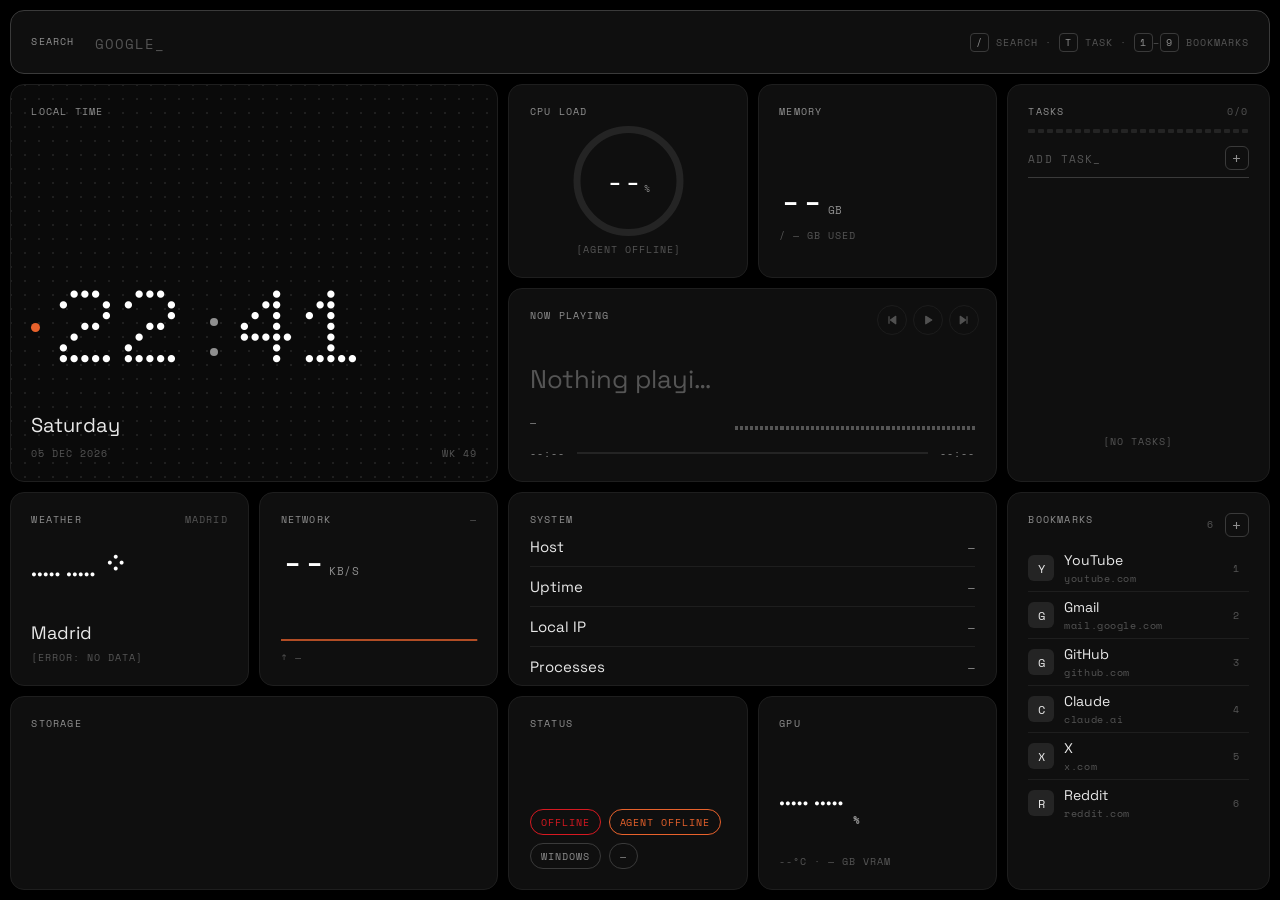
==== web/index.html @ e4f70cf5 "Home / System 01: Nothing-style new tab dashboard Full-screen dark dashboard with live Windows stats" ====
<!doctype html>
<html lang="es">
<head>
<meta charset="utf-8">
<meta name="viewport" content="width=device-width, initial-scale=1">
<meta name="color-scheme" content="dark">
<title>Home</title>
<link rel="preconnect" href="https://fonts.googleapis.com">
<link rel="preconnect" href="https://fonts.gstatic.com" crossorigin>
<link href="https://fonts.googleapis.com/css2?family=Doto:wght,ROND@400..800,0..100&family=Space+Grotesk:wght@400;500&family=Space+Mono:wght@400;700&display=swap" rel="stylesheet">
<link rel="stylesheet" href="style.css">
</head>
<body>
<main class="grid">

  <form class="card a-search" id="search" action="https://www.google.com/search" method="get" role="search">
    <span class="label">Search</span>
    <input id="q" name="q" type="search" autocomplete="off" spellcheck="false" placeholder="Google_" aria-label="Buscar en Google" autofocus>
    <span class="meta hint"><kbd>/</kbd> search · <kbd>T</kbd> task · <kbd>1</kbd>–<kbd>9</kbd> bookmarks</span>
  </form>

  <section class="card a-time">
    <div class="label">Local time</div>
    <div class="clock">
      <span class="rec" id="rec"></span>
      <span><span id="hh">--</span><span class="colon" aria-hidden="true"><i></i><i></i></span><span id="mm">--</span></span>
    </div>
    <div class="day" id="day">—</div>
    <div class="date-row"><span class="meta" id="date">—</span><span class="meta" id="week">—</span></div>
  </section>

  <section class="card a-cpu">
    <div class="label">CPU load</div>
    <div class="ring">
      <svg viewBox="0 0 100 100" aria-hidden="true">
        <circle class="trk" cx="50" cy="50" r="44" fill="none" stroke-width="6"/>
        <circle class="val" id="cpu-arc" cx="50" cy="50" r="44" fill="none" stroke-width="6" stroke-dasharray="276.46" stroke-dashoffset="276.46"/>
      </svg>
      <div class="num"><div><span id="cpu">--</span><small>%</small></div></div>
    </div>
    <div class="meta center" id="cpu-name">—</div>
  </section>

  <section class="card a-mem">
    <div class="label">Memory</div>
    <div class="stat">
      <span class="big" id="mem">--</span><span class="unit">GB</span>
      <span class="meta" id="mem-total">/ — GB used</span>
    </div>
    <div class="segs" id="mem-segs" data-n="24"></div>
  </section>

  <section class="card a-np">
    <div class="np-head">
      <div class="label" id="np-label">Now playing</div>
      <div class="ctrls">
        <button class="ctl" data-media="prev" aria-label="Anterior"><svg viewBox="0 0 16 16" aria-hidden="true"><path d="M4 3v10M13 3 6 8l7 5z"/></svg></button>
        <button class="ctl" data-media="toggle" aria-label="Reproducir o pausar" id="ctl-toggle"><svg viewBox="0 0 16 16" aria-hidden="true" id="ico-play"><path d="M5 3l8 5-8 5z"/></svg><svg viewBox="0 0 16 16" aria-hidden="true" id="ico-pause" hidden><path d="M5 3v10M11 3v10"/></svg></button>
        <button class="ctl" data-media="next" aria-label="Siguiente"><svg viewBox="0 0 16 16" aria-hidden="true"><path d="M12 3v10M3 3l7 5-7 5z"/></svg></button>
      </div>
    </div>
    <div class="np-body">
      <div class="np-text">
        <div class="track-title" id="np-title">Nothing playing</div>
        <div class="meta" id="np-artist">—</div>
      </div>
      <div class="wave" id="wave" aria-hidden="true"></div>
    </div>
    <div class="progress">
      <span class="meta" id="np-pos">--:--</span>
      <div class="bar"><b id="np-bar"></b></div>
      <span class="meta" id="np-dur">--:--</span>
    </div>
  </section>

  <section class="card a-wx">
    <div class="label-row"><span class="label">Weather</span><span class="label dim">Madrid</span></div>
    <div class="dotnum" id="wx-temp">--°</div>
    <div class="city">Madrid</div>
    <div class="meta" id="wx-desc">[Loading...]</div>
  </section>

  <section class="card a-net">
    <div class="label-row"><span class="label">Network</span><span class="label dim" id="net-iface">—</span></div>
    <div class="netval"><span class="big" id="net">--</span><span class="unit" id="net-unit">KB/S</span></div>
    <svg class="spark" viewBox="0 0 100 40" preserveAspectRatio="none" aria-hidden="true"><polyline id="spark" vector-effect="non-scaling-stroke" points=""/></svg>
    <div class="meta" id="net-up">↑ —</div>
  </section>

  <section class="card a-sys">
    <div class="label">System</div>
    <div class="rows">
      <div class="row"><span class="name">Host</span><span class="val" id="sys-host">—</span></div>
      <div class="row"><span class="name">Uptime</span><span class="val" id="sys-up">—</span></div>
      <div class="row"><span class="name">Local IP</span><span class="val" id="sys-ip">—</span></div>
      <div class="row"><span class="name">Processes</span><span class="val" id="sys-procs">—</span></div>
    </div>
  </section>

  <section class="card a-sto">
    <div class="label" id="sto-label">Storage</div>
    <div class="sto-rows" id="sto-rows"></div>
  </section>

  <section class="card a-st">
    <div class="label">Status</div>
    <div class="tags">
      <span class="tag" id="tag-net">Online</span>
      <span class="tag" id="tag-agent">Agent</span>
      <span class="tag" id="tag-os">Windows</span>
      <span class="tag" id="tag-link">—</span>
    </div>
  </section>

  <section class="card a-gpu">
    <div class="label" id="gpu-label">GPU</div>
    <div class="dotnum"><span id="gpu">--</span><span class="unit">%</span></div>
    <div class="segs" id="gpu-segs" data-n="24"></div>
    <div class="meta gpu-meta"><span id="gpu-eng"></span><span id="gpu-temp">--°C</span> · <span id="gpu-vram">— GB VRAM</span></div>
  </section>

  <section class="card a-todo">
    <div class="label-row">
      <span class="label">Tasks</span>
      <span class="head-actions">
        <button class="txt-btn" id="todo-clear" hidden>Clear done</button>
        <span class="label dim" id="todo-count">0/0</span>
      </span>
    </div>
    <div class="segs" id="todo-segs" data-n="24"></div>
    <form class="add-row" id="todo-form" autocomplete="off">
      <input id="todo-input" maxlength="500" placeholder="Add task_" aria-label="Nueva tarea">
      <button class="icon-btn" aria-label="Añadir tarea"><svg viewBox="0 0 16 16" aria-hidden="true"><path d="M8 3v10M3 8h10"/></svg></button>
    </form>
    <ul class="list" id="todo-list"></ul>
    <div class="empty meta" id="todo-empty">[No tasks]</div>
  </section>

  <section class="card a-marks">
    <div class="label-row">
      <span class="label">Bookmarks</span>
      <span class="head-actions">
        <span class="label dim" id="bm-count">0</span>
        <button class="icon-btn" id="bm-add" aria-label="Añadir marcador" aria-expanded="false"><svg viewBox="0 0 16 16" aria-hidden="true"><path d="M8 3v10M3 8h10"/></svg></button>
      </span>
    </div>
    <form class="bm-form" id="bm-form" autocomplete="off" hidden>
      <input id="bm-url" placeholder="URL_" aria-label="URL del marcador" required>
      <input id="bm-name" maxlength="80" placeholder="Name (optional)" aria-label="Nombre del marcador">
      <div class="bm-form-row">
        <span class="meta" id="bm-msg"></span>
        <button type="button" class="txt-btn" id="bm-cancel">Cancel</button>
        <button class="txt-btn strong">Save</button>
      </div>
    </form>
    <ul class="list" id="bm-list"></ul>
    <div class="empty meta" id="bm-empty">[No bookmarks]</div>
  </section>

</main>
<script src="app.js"></script>
</body>
</html>
---- web/style.css ----
/* ---------- Tokens (dark only) ---------- */
:root {
  --bg: #000000;
  --surface: #0F0F0F;
  --surface-hero: #0A0A0A;
  --border: #1E1E1E;
  --border-hi: #3A3A3A;
  --display: #FFFFFF;
  --primary: #E8E8E8;
  --secondary: #8F8F8F;
  --disabled: #555555;
  --track: #242424;
  --dot: #1F1F1F;
  --orange: #E8622C;
  --red: #D71921;
  --green: #4FA862;
  --amber: #D9AE48;

  --font-dot: "Doto", "Space Mono", monospace;
  --font-sans: "Space Grotesk", system-ui, sans-serif;
  --font-mono: "Space Mono", ui-monospace, monospace;
  --gap: 10px;
  --radius: 14px;
  --ease: cubic-bezier(.2, .7, .2, 1);
  color-scheme: dark;
}

* { box-sizing: border-box; margin: 0; padding: 0; }
html, body { background: var(--bg); }
body {
  color: var(--primary); font-family: var(--font-sans);
  min-height: 100vh; min-height: 100dvh;
  -webkit-font-smoothing: antialiased;
}
button, input { font: inherit; color: inherit; background: none; border: 0; }
button { cursor: pointer; }
:focus-visible { outline: 2px solid var(--orange); outline-offset: 2px; }

/* ---------- Full-screen grid ---------- */
.grid {
  display: grid; gap: var(--gap); padding: var(--gap);
  height: 100vh; height: 100dvh; min-height: 640px;
  grid-template-columns: repeat(4, minmax(0, 1fr)) minmax(260px, 1.1fr);
  grid-template-rows: auto repeat(4, minmax(0, 1fr));
  grid-template-areas:
    "search search search search search"
    "time   time   cpu    mem    todo"
    "time   time   np     np     todo"
    "wx     net    sys    sys    marks"
    "sto    sto    st     gpu    marks";
}
.a-search { grid-area: search; } .a-time { grid-area: time; } .a-cpu { grid-area: cpu; }
.a-mem { grid-area: mem; } .a-np { grid-area: np; } .a-wx { grid-area: wx; } .a-net { grid-area: net; }
.a-sys { grid-area: sys; } .a-sto { grid-area: sto; } .a-st { grid-area: st; } .a-gpu { grid-area: gpu; }
.a-todo { grid-area: todo; } .a-marks { grid-area: marks; }

.card {
  background: var(--surface); border: 1px solid var(--border); border-radius: var(--radius);
  padding: clamp(14px, 1.6vw, 22px); display: flex; flex-direction: column; min-width: 0; min-height: 0;
  overflow: hidden;
}
.label {
  font-family: var(--font-mono); font-size: 10px; letter-spacing: .12em; text-transform: uppercase;
  color: var(--secondary); line-height: 1.4;
}
.label.dim { color: var(--disabled); }
.label-row { display: flex; justify-content: space-between; gap: 12px; }
.meta { font-family: var(--font-mono); font-size: 10px; letter-spacing: .1em; text-transform: uppercase; color: var(--disabled); }
.meta.center { text-align: center; }
.unit { font-family: var(--font-mono); font-size: 11px; letter-spacing: .06em; color: var(--secondary); margin-left: 4px; }
.big { font-family: var(--font-mono); font-size: clamp(30px, 3vw, 46px); line-height: 1; color: var(--display); letter-spacing: -.02em; font-variant-numeric: tabular-nums; }

/* ---------- Search ---------- */
.a-search {
  flex-direction: row; align-items: center; gap: 20px;
  padding-top: 0; padding-bottom: 0; height: 64px;
  transition: border-color .15s var(--ease);
}
.a-search:focus-within { border-color: var(--border-hi); }
.a-search input {
  flex: 1; min-width: 0; height: 100%; outline: none;
  font-size: 20px; color: var(--display); caret-color: var(--orange);
}
.a-search input::placeholder { color: var(--disabled); font-family: var(--font-mono); font-size: 14px; letter-spacing: .08em; text-transform: uppercase; }
.a-search input::-webkit-search-cancel-button { display: none; }
.a-search .label { flex: none; }
kbd { font-family: var(--font-mono); border: 1px solid var(--border-hi); border-radius: 4px; padding: 1px 5px; color: var(--secondary); }

/* ---------- Time (hero) ---------- */
.a-time {
  background-color: var(--surface-hero);
  background-image: radial-gradient(circle, var(--dot) 1.1px, transparent 1.4px);
  background-size: 14px 14px; background-position: 7px 7px;
}
.clock {
  display: flex; align-items: center; gap: clamp(12px, 1.4vw, 22px); margin: auto 0 0;
  font-family: var(--font-dot); font-weight: 600; font-variation-settings: "ROND" 100;
  color: var(--display); font-size: clamp(56px, min(8.4vw, 19vh), 210px); line-height: .9;
  font-variant-numeric: tabular-nums;
}
.clock .rec { width: 9px; height: 9px; border-radius: 50%; background: var(--orange); flex: none; }
.clock .rec.off { opacity: .15; }
.clock .colon { display: inline-flex; flex-direction: column; gap: .2em; margin: 0 .2em; vertical-align: middle; }
.clock .colon i { width: .075em; height: .075em; border-radius: 50%; background: var(--secondary); }
.day { font-size: 20px; margin-top: clamp(20px, 4vh, 48px); }
.date-row { display: flex; justify-content: space-between; align-items: baseline; margin-top: 8px; gap: 12px; }

/* ---------- CPU ring ---------- */
.ring { position: relative; width: clamp(84px, 13vh, 150px); aspect-ratio: 1; margin: auto; }
.ring svg { width: 100%; height: 100%; transform: rotate(-90deg); }
.ring .trk { stroke: var(--track); }
.ring .val { stroke: var(--orange); transition: stroke-dashoffset .5s var(--ease); }
.ring .num { position: absolute; inset: 0; display: grid; place-items: center; }
.ring .num span { font-family: var(--font-mono); font-size: clamp(22px, 3.2vh, 34px); color: var(--display); font-variant-numeric: tabular-nums; }
.ring .num small { font-family: var(--font-mono); font-size: 10px; color: var(--secondary); margin-left: 2px; }

/* ---------- Memory ---------- */
.stat { margin-top: auto; }
.stat .meta { margin-top: 8px; display: block; }

/* ---------- Segmented bars ---------- */
.segs { display: flex; gap: 3px; margin-top: 14px; }
.segs i { flex: 1; height: 8px; border-radius: 1px; background: var(--track); }
.segs i.on { background: var(--primary); }
.segs.amber i.on { background: var(--amber); }
.segs.red i.on { background: var(--red); }

/* ---------- Now playing ---------- */
.np-head { display: flex; justify-content: space-between; align-items: flex-start; gap: 12px; }
.ctrls { display: flex; gap: 6px; margin: -4px -4px 0 0; }
.ctl {
  width: 30px; height: 30px; border-radius: 999px; border: 1px solid var(--border-hi);
  display: grid; place-items: center; color: var(--primary);
  transition: background-color .12s var(--ease), color .12s var(--ease);
}
.ctl:hover:not(:disabled) { background: var(--primary); color: var(--bg); }
.ctl:disabled { opacity: .3; cursor: default; }
.ctl svg[hidden] { display: none; }
.ctl svg { width: 12px; height: 12px; fill: none; stroke: currentColor; stroke-width: 1.6; stroke-linejoin: round; }
.ctl svg path[d^="M5 3l"], .ctl svg path[d*="z"] { fill: currentColor; }
.np-body { display: flex; align-items: flex-end; justify-content: space-between; gap: 24px; margin-top: auto; }
.np-text { min-width: 0; }
.track-title { font-size: clamp(20px, 2vw, 28px); color: var(--display); line-height: 1.15; white-space: nowrap; overflow: hidden; text-overflow: ellipsis; }
.track-title.empty { color: var(--disabled); }
#np-artist { margin-top: 8px; color: var(--secondary); white-space: nowrap; overflow: hidden; text-overflow: ellipsis; }
.wave { display: flex; align-items: flex-end; gap: 2px; height: clamp(36px, 6vh, 64px); flex: 0 1 260px; min-width: 100px; }
.wave i { flex: 1; background: var(--primary); min-height: 2px; transition: height .12s steps(2); }
.wave.idle i { background: var(--disabled); }
.progress { display: flex; align-items: center; gap: 12px; margin-top: 16px; }
.progress .bar { flex: 1; height: 2px; background: var(--track); position: relative; }
.progress .bar b { position: absolute; left: 0; top: 0; bottom: 0; width: 0; background: var(--orange); }
.progress .meta { font-variant-numeric: tabular-nums; color: var(--secondary); }

/* ---------- Weather / GPU dot numbers ---------- */
.dotnum {
  font-family: var(--font-dot); font-weight: 600; font-variation-settings: "ROND" 100;
  font-size: clamp(44px, min(4.6vw, 8vh), 80px); line-height: .9; color: var(--display); margin-top: auto;
  font-variant-numeric: tabular-nums;
}
.city { font-size: 18px; margin-top: auto; }
.a-wx .meta { margin-top: 6px; }

/* ---------- Network ---------- */
.netval { margin-top: auto; }
.spark { width: 100%; height: clamp(28px, 5vh, 52px); margin-top: auto; display: block; overflow: visible; }
.spark polyline { fill: none; stroke: var(--orange); stroke-width: 1.5; stroke-linejoin: round; }
#net-up { margin-top: 10px; }

/* ---------- System rows ---------- */
.rows { margin-top: auto; }
.row { display: flex; align-items: baseline; gap: 12px; padding: clamp(6px, 1.1vh, 11px) 0; border-bottom: 1px solid var(--border); }
.row:last-child { border-bottom: 0; padding-bottom: 0; }
.row .name { flex: 1; font-size: 15px; }
.row .val { font-family: var(--font-mono); font-size: 11px; letter-spacing: .08em; color: var(--secondary); text-transform: uppercase; font-variant-numeric: tabular-nums; }

/* ---------- Storage ---------- */
.sto-rows { margin-top: auto; display: grid; gap: clamp(10px, 1.6vh, 16px); }
.sto-row .head { display: flex; justify-content: space-between; }
.sto-row .segs { margin-top: 6px; }
.sto-row .v { font-family: var(--font-mono); font-size: 10px; color: var(--primary); letter-spacing: .08em; }
.sto-row .v.amber { color: var(--amber); }
.sto-row .v.red { color: var(--red); }

/* ---------- Status tags ---------- */
.tags { display: flex; flex-wrap: wrap; gap: 8px; margin-top: auto; }
.tag {
  font-family: var(--font-mono); font-size: 9.5px; letter-spacing: .1em; text-transform: uppercase;
  padding: 5px 10px; border-radius: 999px; border: 1px solid var(--border-hi); color: var(--secondary);
}
.tag.ok { color: var(--green); border-color: var(--green); }
.tag.warn { color: var(--orange); border-color: var(--orange); }
.tag.err { color: var(--red); border-color: var(--red); }

/* ---------- GPU ---------- */
.gpu-meta { margin-top: 10px; }
.gpu-meta .hot { color: var(--amber); }
.gpu-meta .crit { color: var(--red); }

/* ---------- Shared: lists, small buttons ---------- */
.head-actions { display: flex; align-items: center; gap: 10px; }
.icon-btn {
  width: 24px; height: 24px; border-radius: 6px; display: grid; place-items: center; flex: none;
  color: var(--secondary); border: 1px solid var(--border-hi);
  transition: background-color .12s var(--ease), color .12s var(--ease);
}
.icon-btn:hover, .icon-btn[aria-expanded="true"] { background: var(--primary); color: var(--bg); border-color: var(--primary); }
.icon-btn svg { width: 11px; height: 11px; fill: none; stroke: currentColor; stroke-width: 1.6; }
.txt-btn {
  font-family: var(--font-mono); font-size: 10px; letter-spacing: .1em; text-transform: uppercase;
  color: var(--disabled); padding: 2px 0;
}
.txt-btn:hover { color: var(--primary); }
.txt-btn.strong { color: var(--primary); }
.txt-btn[hidden] { display: none; }

.list {
  list-style: none; flex: 1; min-height: 0; overflow-y: auto; margin: 8px -6px 0; padding: 0 6px;
  scrollbar-width: thin; scrollbar-color: var(--track) transparent;
}
.list li { display: flex; align-items: center; gap: 10px; min-height: 34px; border-bottom: 1px solid var(--border); }
.list li:last-child { border-bottom: 0; }
.x {
  width: 22px; height: 22px; display: grid; place-items: center; flex: none; color: var(--disabled);
  opacity: 0; transition: opacity .1s, color .1s;
}
.x svg { width: 10px; height: 10px; fill: none; stroke: currentColor; stroke-width: 1.6; }
.x:hover { color: var(--red); }
.list li:hover .x, .list li:focus-within .x { opacity: 1; }
@media (hover: none) { .x { opacity: 1; } }
.empty { margin: auto 0; text-align: center; padding: 12px 0; }
.empty[hidden] { display: none; }

.add-row {
  display: flex; align-items: center; gap: 8px; margin-top: 12px;
  border-bottom: 1px solid var(--border-hi); padding-bottom: 6px;
}
.add-row input, .bm-form input {
  flex: 1; min-width: 0; outline: none; font-size: 14px; color: var(--display); caret-color: var(--orange); padding: 4px 0;
}
.add-row input::placeholder, .bm-form input::placeholder {
  color: var(--disabled); font-family: var(--font-mono); font-size: 11px; letter-spacing: .1em; text-transform: uppercase;
}

/* ---------- Tasks ---------- */
.a-todo .segs { margin-top: 10px; }
.a-todo .segs i { height: 4px; }
.a-todo .segs i.on { background: var(--orange); }
.chk {
  width: 16px; height: 16px; border-radius: 3px; border: 1px solid var(--border-hi); flex: none;
  display: grid; place-items: center; color: var(--bg);
}
.chk svg { width: 10px; height: 10px; fill: none; stroke: currentColor; stroke-width: 2; opacity: 0; }
.chk[aria-checked="true"] { background: var(--primary); border-color: var(--primary); }
.chk[aria-checked="true"] svg { opacity: 1; }
.task-text { flex: 1; min-width: 0; font-size: 14px; line-height: 1.35; padding: 7px 0; overflow-wrap: anywhere; cursor: text; }
li.done .task-text { color: var(--disabled); text-decoration: line-through; text-decoration-color: var(--disabled); }
.task-edit { flex: 1; min-width: 0; font-size: 14px; color: var(--display); outline: none; padding: 7px 0; caret-color: var(--orange); }

/* ---------- Bookmarks ---------- */
.bm { display: flex; align-items: center; gap: 10px; flex: 1; min-width: 0; padding: 6px 0; color: var(--primary); text-decoration: none; }
.bm:hover .bm-name { color: var(--display); }
.bm:hover .mono { background: var(--primary); color: var(--bg); }
.mono {
  width: 26px; height: 26px; border-radius: 6px; background: var(--track); flex: none;
  display: grid; place-items: center; font-family: var(--font-mono); font-size: 12px; color: var(--primary);
  text-transform: uppercase; transition: background-color .12s, color .12s;
}
.bm-text { min-width: 0; display: flex; flex-direction: column; gap: 2px; }
.bm-name { font-size: 14px; white-space: nowrap; overflow: hidden; text-overflow: ellipsis; }
.bm-host { font-family: var(--font-mono); font-size: 9.5px; letter-spacing: .06em; color: var(--disabled); white-space: nowrap; overflow: hidden; text-overflow: ellipsis; }
.key { font-family: var(--font-mono); font-size: 10px; color: var(--disabled); width: 14px; text-align: right; flex: none; }
.list li:hover .key, .list li:focus-within .key { display: none; }
.list li:not(:hover):not(:focus-within) .bm-x { width: 0; overflow: hidden; }
@media (hover: none) { .key { display: none; } .list li .bm-x { width: 22px !important; } }
.bm-form { display: grid; gap: 6px; margin-top: 12px; padding-bottom: 10px; border-bottom: 1px solid var(--border-hi); }
.bm-form[hidden] { display: none; }
.bm-form input { border-bottom: 1px solid var(--border); }
.bm-form-row { display: flex; align-items: center; gap: 14px; margin-top: 4px; }
.bm-form-row .meta { flex: 1; color: var(--red); }

/* ---------- Responsive ---------- */
@media (max-width: 1040px), (max-height: 600px) {
  .grid {
    height: auto; min-height: 100dvh;
    grid-template-columns: repeat(2, minmax(0, 1fr));
    grid-template-rows: auto;
    grid-auto-rows: minmax(170px, auto);
    grid-template-areas:
      "search search" "marks marks" "time time" "todo todo" "cpu mem" "np np" "wx net" "sys sys" "sto sto" "st gpu";
  }
  .a-search { height: 64px; }
  .a-time { min-height: 300px; }
}
@media (max-width: 560px) {
  .grid { grid-template-columns: minmax(0, 1fr); grid-template-areas: "search" "marks" "time" "todo" "cpu" "mem" "np" "wx" "net" "sys" "sto" "st" "gpu"; }
  .a-search .hint { display: none; }
  .np-body { flex-direction: column; align-items: stretch; }
  .wave { flex-basis: auto; width: 100%; }
}
@media (prefers-reduced-motion: reduce) {
  *, *::before, *::after { transition: none !important; }
}

/* Compact: short desktop screens (e.g. 1366×768) */
@media (min-width: 1041px) and (max-height: 860px) {
  .card { padding: 12px 16px; }
  .a-search { height: 52px; }
  .row { padding: 4px 0; }
  .row .name { font-size: 14px; }
  .dotnum { font-size: clamp(40px, 6vh, 56px); }
  .segs { margin-top: 10px; }
  .gpu-meta, #net-up { margin-top: 6px; }
  .day { font-size: 18px; }
  .progress { margin-top: 10px; }
}

@media (max-width: 1040px), (max-height: 600px) {
  .a-todo, .a-marks { min-height: 240px; max-height: 440px; }
}
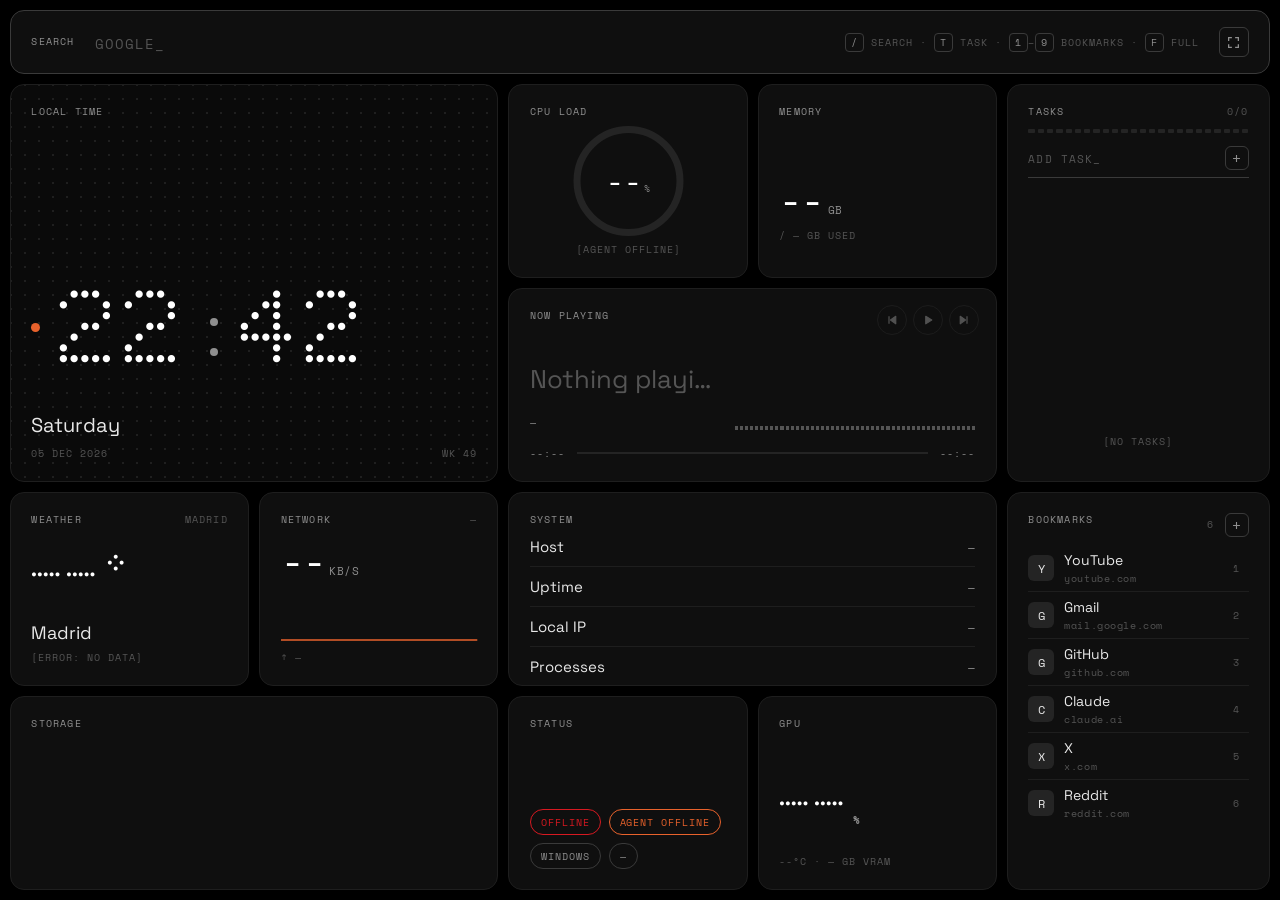
==== commit f2305dcc: "Add fullscreen button and hide link URL status bar - Fullscreen toggle (button + F key) via the Full" ====
--- a/web/index.html
+++ b/web/index.html
@@ -16,7 +16,11 @@
   <form class="card a-search" id="search" action="https://www.google.com/search" method="get" role="search">
     <span class="label">Search</span>
     <input id="q" name="q" type="search" autocomplete="off" spellcheck="false" placeholder="Google_" aria-label="Buscar en Google" autofocus>
-    <span class="meta hint"><kbd>/</kbd> search · <kbd>T</kbd> task · <kbd>1</kbd>–<kbd>9</kbd> bookmarks</span>
+    <span class="meta hint"><kbd>/</kbd> search · <kbd>T</kbd> task · <kbd>1</kbd>–<kbd>9</kbd> bookmarks · <kbd>F</kbd> full</span>
+    <button type="button" class="icon-btn fs-btn" id="fs" aria-label="Pantalla completa" aria-pressed="false">
+      <svg viewBox="0 0 16 16" aria-hidden="true" id="ico-fs-on"><path d="M2 6V2h4M10 2h4v4M14 10v4h-4M6 14H2v-4"/></svg>
+      <svg viewBox="0 0 16 16" aria-hidden="true" id="ico-fs-off" hidden><path d="M6 2v4H2M14 6h-4V2M10 14v-4h4M2 10h4v4"/></svg>
+    </button>
   </form>
 
   <section class="card a-time">
--- a/web/style.css
+++ b/web/style.css
@@ -257,7 +257,10 @@
 .task-edit { flex: 1; min-width: 0; font-size: 14px; color: var(--display); outline: none; padding: 7px 0; caret-color: var(--orange); }
 
 /* ---------- Bookmarks ---------- */
-.bm { display: flex; align-items: center; gap: 10px; flex: 1; min-width: 0; padding: 6px 0; color: var(--primary); text-decoration: none; }
+.bm { display: flex; align-items: center; gap: 10px; flex: 1; min-width: 0; padding: 6px 0; color: var(--primary); text-decoration: none; cursor: pointer; }
+.fs-btn { width: 30px; height: 30px; }
+.fs-btn svg { width: 13px; height: 13px; }
+.fs-btn svg[hidden] { display: none; }
 .bm:hover .bm-name { color: var(--display); }
 .bm:hover .mono { background: var(--primary); color: var(--bg); }
 .mono {
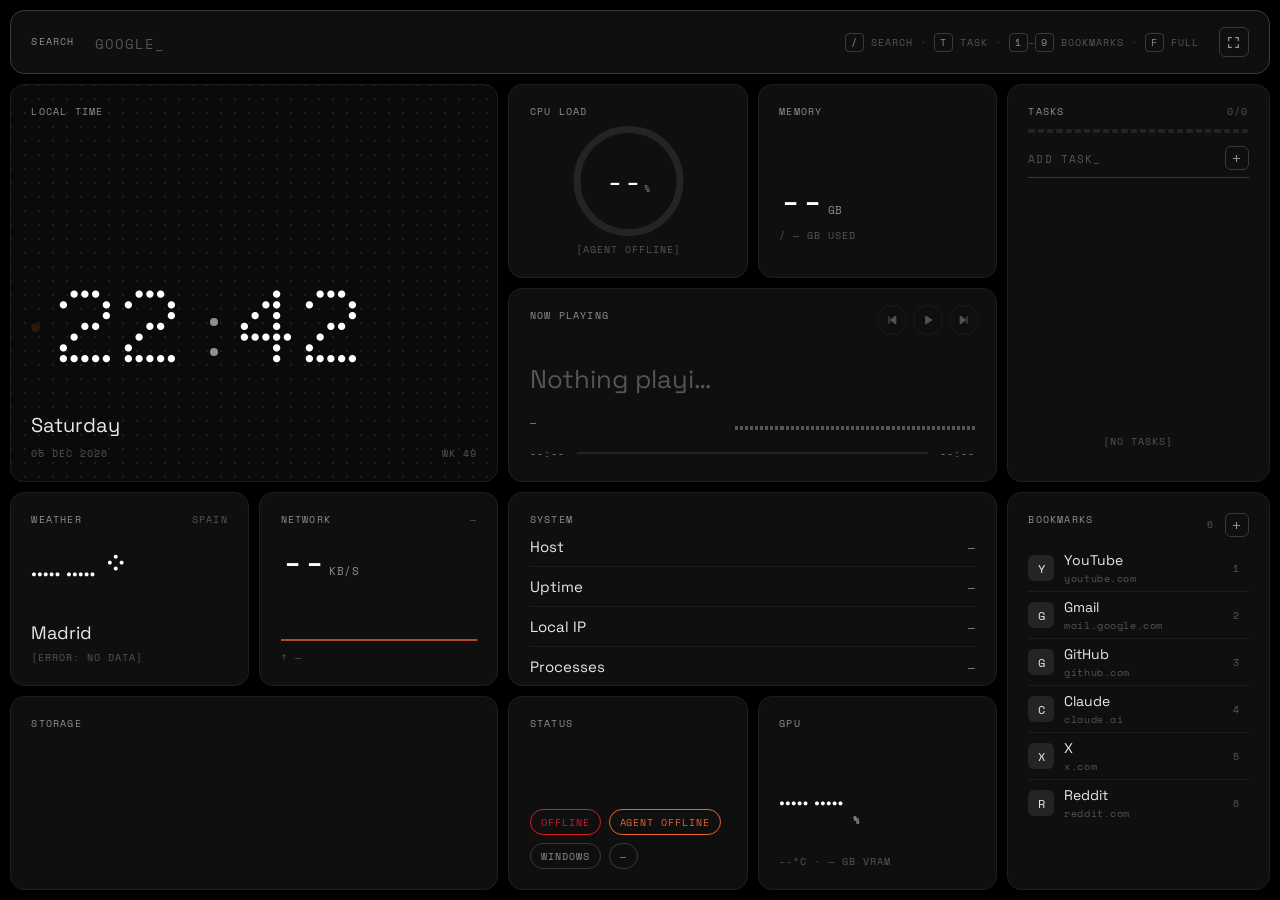
==== commit afa7e9cd: "Search autocomplete and local weather config - Search box suggestions: matching bookmarks, recent se" ====
--- a/web/index.html
+++ b/web/index.html
@@ -15,12 +15,17 @@
 
   <form class="card a-search" id="search" action="https://www.google.com/search" method="get" role="search">
     <span class="label">Search</span>
-    <input id="q" name="q" type="search" autocomplete="off" spellcheck="false" placeholder="Google_" aria-label="Buscar en Google" autofocus>
+    <div class="q-wrap">
+      <span class="ghost" aria-hidden="true"><span class="ghost-typed" id="ghost-typed"></span><span id="ghost-rest"></span></span>
+      <input id="q" name="q" type="search" autocomplete="off" spellcheck="false" placeholder="Google_" aria-label="Buscar en Google"
+        role="combobox" aria-autocomplete="both" aria-expanded="false" aria-controls="sugg" autofocus>
+    </div>
     <span class="meta hint"><kbd>/</kbd> search · <kbd>T</kbd> task · <kbd>1</kbd>–<kbd>9</kbd> bookmarks · <kbd>F</kbd> full</span>
     <button type="button" class="icon-btn fs-btn" id="fs" aria-label="Pantalla completa" aria-pressed="false">
       <svg viewBox="0 0 16 16" aria-hidden="true" id="ico-fs-on"><path d="M2 6V2h4M10 2h4v4M14 10v4h-4M6 14H2v-4"/></svg>
       <svg viewBox="0 0 16 16" aria-hidden="true" id="ico-fs-off" hidden><path d="M6 2v4H2M14 6h-4V2M10 14v-4h4M2 10h4v4"/></svg>
     </button>
+    <ul class="sugg" id="sugg" role="listbox" aria-label="Sugerencias" hidden></ul>
   </form>
 
   <section class="card a-time">
@@ -78,9 +83,9 @@
   </section>
 
   <section class="card a-wx">
-    <div class="label-row"><span class="label">Weather</span><span class="label dim">Madrid</span></div>
+    <div class="label-row"><span class="label">Weather</span><span class="label dim" id="wx-region">Spain</span></div>
     <div class="dotnum" id="wx-temp">--°</div>
-    <div class="city">Madrid</div>
+    <div class="city" id="wx-city">Madrid</div>
     <div class="meta" id="wx-desc">[Loading...]</div>
   </section>
 
--- a/web/style.css
+++ b/web/style.css
@@ -84,6 +84,36 @@
 .a-search input::placeholder { color: var(--disabled); font-family: var(--font-mono); font-size: 14px; letter-spacing: .08em; text-transform: uppercase; }
 .a-search input::-webkit-search-cancel-button { display: none; }
 .a-search .label { flex: none; }
+.a-search { position: relative; overflow: visible; z-index: 20; }
+
+/* Inline completion: ghost text sits under a transparent input */
+.q-wrap { flex: 1; min-width: 0; height: 100%; position: relative; display: flex; align-items: center; }
+.q-wrap input { width: 100%; position: relative; z-index: 1; background: transparent; }
+.ghost {
+  position: absolute; left: 0; top: 50%; transform: translateY(-50%); pointer-events: none;
+  font-size: 20px; white-space: pre; overflow: hidden; max-width: 100%; color: var(--disabled);
+}
+.ghost-typed { visibility: hidden; }
+
+/* Suggestions dropdown */
+.sugg {
+  position: absolute; top: calc(100% + 6px); left: -1px; right: -1px; list-style: none;
+  background: var(--surface); border: 1px solid var(--border-hi); border-radius: var(--radius); padding: 6px;
+}
+.sugg[hidden] { display: none; }
+.sugg li {
+  display: flex; align-items: center; gap: 14px; padding: 9px 12px; border-radius: 8px;
+  cursor: pointer; font-size: 16px; color: var(--display); min-width: 0;
+}
+.sugg li[aria-selected="true"] { background: #1A1A1A; }
+.sugg li[aria-selected="true"] .s-ico { color: var(--orange); }
+.s-ico { width: 22px; height: 22px; flex: none; display: grid; place-items: center; color: var(--disabled); }
+.s-ico svg { width: 14px; height: 14px; fill: none; stroke: currentColor; stroke-width: 1.5; }
+.s-ico.mono { width: 22px; height: 22px; font-size: 11px; }
+.s-text { flex: 1; min-width: 0; white-space: nowrap; overflow: hidden; text-overflow: ellipsis; }
+.s-text .typed { color: var(--secondary); }
+.s-sub { font-family: var(--font-mono); font-size: 10px; letter-spacing: .06em; color: var(--disabled); margin-left: 10px; }
+.s-kind { font-family: var(--font-mono); font-size: 9.5px; letter-spacing: .12em; text-transform: uppercase; color: var(--disabled); flex: none; }
 kbd { font-family: var(--font-mono); border: 1px solid var(--border-hi); border-radius: 4px; padding: 1px 5px; color: var(--secondary); }
 
 /* ---------- Time (hero) ---------- */
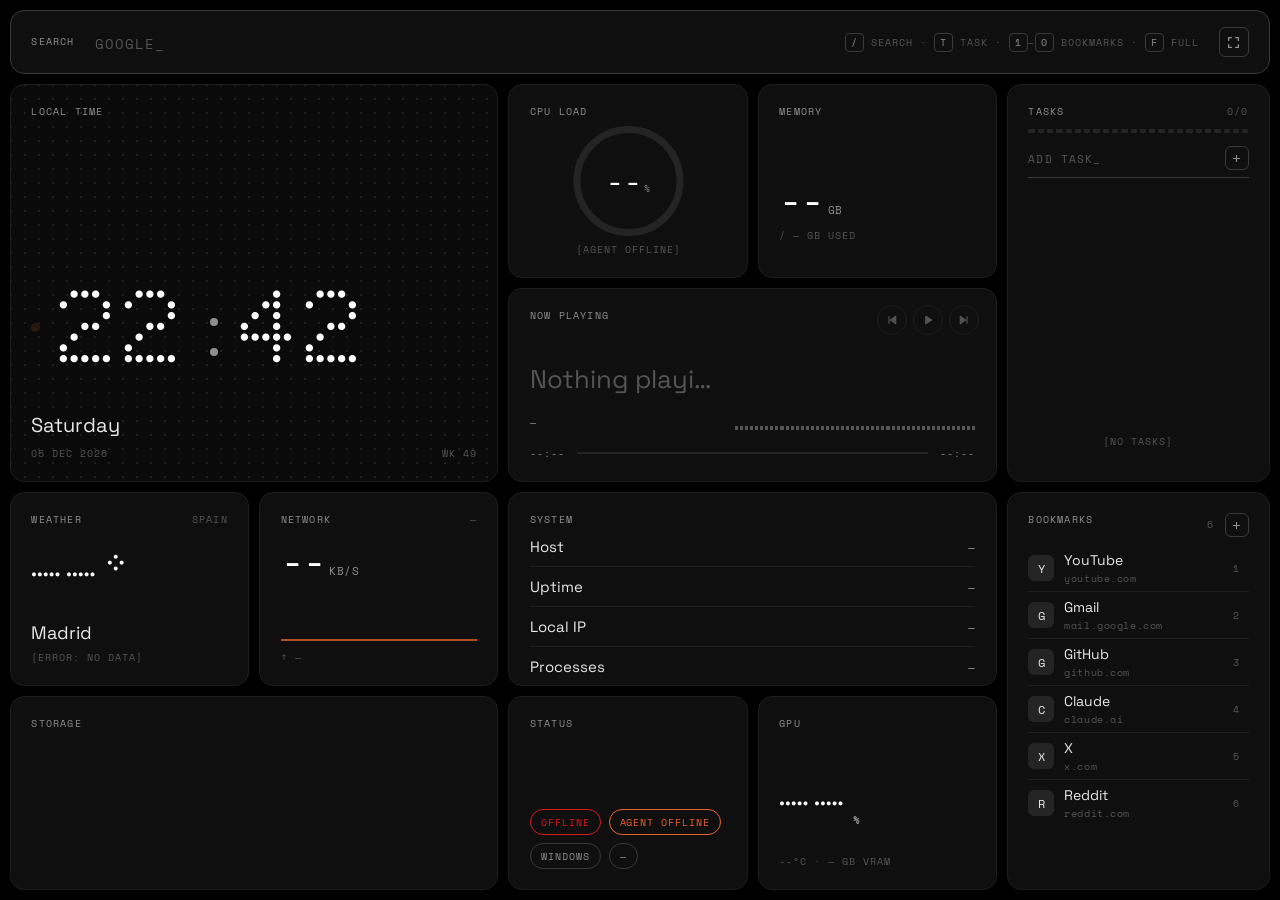
==== commit b01719c9: "Number every bookmark; 0 opens the 10th" ====
--- a/web/index.html
+++ b/web/index.html
@@ -20,7 +20,7 @@
       <input id="q" name="q" type="search" autocomplete="off" spellcheck="false" placeholder="Google_" aria-label="Buscar en Google"
         role="combobox" aria-autocomplete="both" aria-expanded="false" aria-controls="sugg" autofocus>
     </div>
-    <span class="meta hint"><kbd>/</kbd> search · <kbd>T</kbd> task · <kbd>1</kbd>–<kbd>9</kbd> bookmarks · <kbd>F</kbd> full</span>
+    <span class="meta hint"><kbd>/</kbd> search · <kbd>T</kbd> task · <kbd>1</kbd>–<kbd>0</kbd> bookmarks · <kbd>F</kbd> full</span>
     <button type="button" class="icon-btn fs-btn" id="fs" aria-label="Pantalla completa" aria-pressed="false">
       <svg viewBox="0 0 16 16" aria-hidden="true" id="ico-fs-on"><path d="M2 6V2h4M10 2h4v4M14 10v4h-4M6 14H2v-4"/></svg>
       <svg viewBox="0 0 16 16" aria-hidden="true" id="ico-fs-off" hidden><path d="M6 2v4H2M14 6h-4V2M10 14v-4h4M2 10h4v4"/></svg>
--- a/web/style.css
+++ b/web/style.css
@@ -301,10 +301,26 @@
 .bm-text { min-width: 0; display: flex; flex-direction: column; gap: 2px; }
 .bm-name { font-size: 14px; white-space: nowrap; overflow: hidden; text-overflow: ellipsis; }
 .bm-host { font-family: var(--font-mono); font-size: 9.5px; letter-spacing: .06em; color: var(--disabled); white-space: nowrap; overflow: hidden; text-overflow: ellipsis; }
-.key { font-family: var(--font-mono); font-size: 10px; color: var(--disabled); width: 14px; text-align: right; flex: none; }
+.key { font-family: var(--font-mono); font-size: 10px; color: var(--disabled); min-width: 14px; text-align: right; flex: none; font-variant-numeric: tabular-nums; }
 .list li:hover .key, .list li:focus-within .key { display: none; }
 .list li:not(:hover):not(:focus-within) .bm-x { width: 0; overflow: hidden; }
 @media (hover: none) { .key { display: none; } .list li .bm-x { width: 22px !important; } }
+/* Drag to reorder */
+#bm-list { user-select: none; -webkit-user-select: none; }
+.grip {
+  display: none; width: 8px; height: 12px; flex: none; cursor: grab;
+  background-image: radial-gradient(circle, var(--secondary) 1px, transparent 1.3px);
+  background-size: 4px 4px;
+}
+.list li:hover .grip, .list li:focus-within .grip { display: block; }
+@media (hover: none) { .grip { display: none !important; } }
+#bm-list.is-dragging, #bm-list.is-dragging * { cursor: grabbing !important; }
+#bm-list.is-dragging .x, #bm-list.is-dragging .grip { visibility: hidden; }
+#bm-list li.dragging { opacity: .3; }
+#bm-list .drop-marker { min-height: 0; height: 0; border: 0; position: relative; }
+#bm-list .drop-marker::before {
+  content: ""; position: absolute; left: 0; right: 0; top: -1px; height: 2px; border-radius: 1px; background: var(--orange);
+}
 .bm-form { display: grid; gap: 6px; margin-top: 12px; padding-bottom: 10px; border-bottom: 1px solid var(--border-hi); }
 .bm-form[hidden] { display: none; }
 .bm-form input { border-bottom: 1px solid var(--border); }
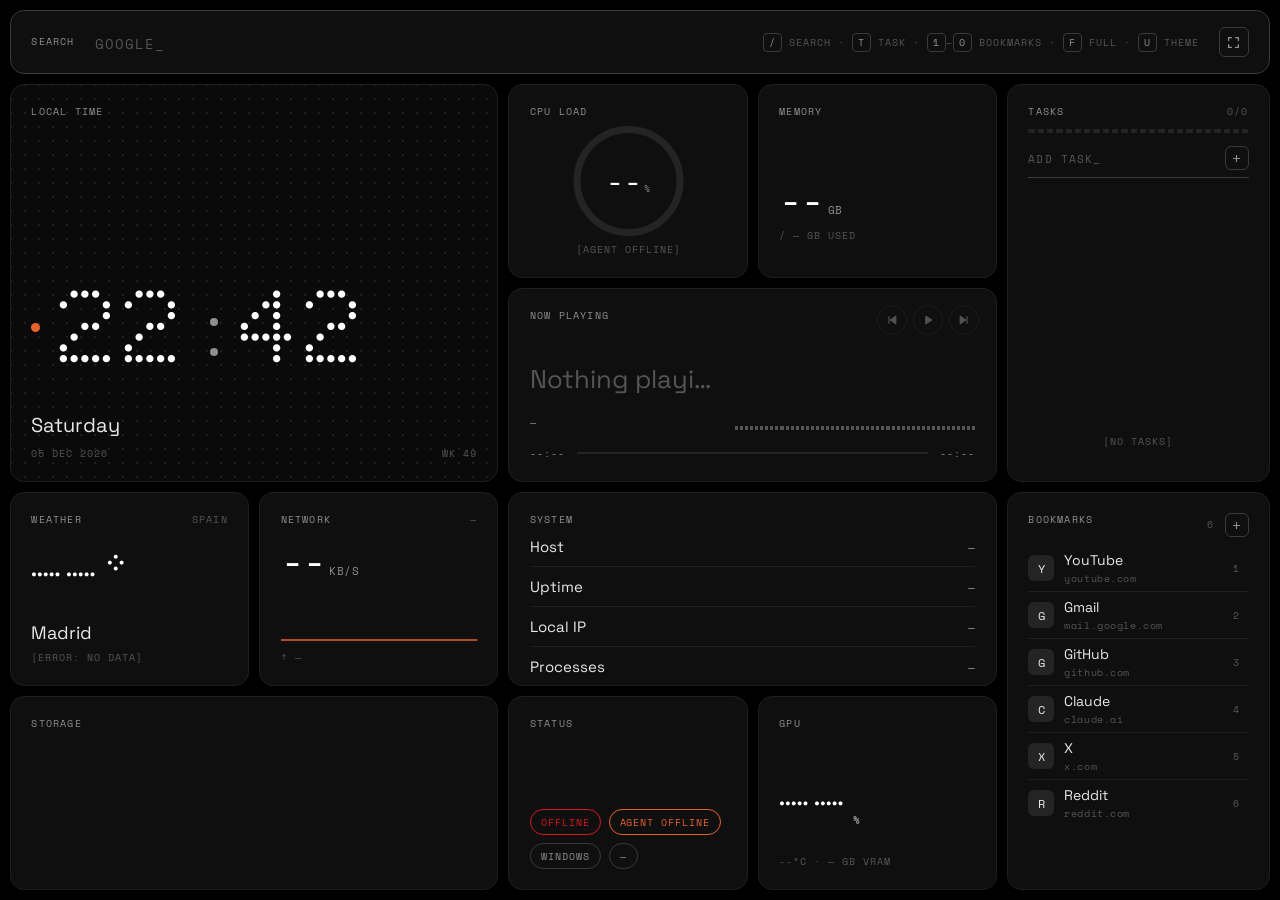
==== commit 50165c29: "Add "terminal" theme: cozy gruvbox glass terminal with ASCII ember background - web/terminal.html|cs" ====
--- a/web/index.html
+++ b/web/index.html
@@ -8,7 +8,8 @@
 <link rel="preconnect" href="https://fonts.googleapis.com">
 <link rel="preconnect" href="https://fonts.gstatic.com" crossorigin>
 <link href="https://fonts.googleapis.com/css2?family=Doto:wght,ROND@400..800,0..100&family=Space+Grotesk:wght@400;500&family=Space+Mono:wght@400;700&display=swap" rel="stylesheet">
-<link rel="stylesheet" href="style.css">
+<link rel="stylesheet" href="nothing.css">
+<script src="theme.js"></script>
 </head>
 <body>
 <main class="grid">
@@ -20,7 +21,7 @@
       <input id="q" name="q" type="search" autocomplete="off" spellcheck="false" placeholder="Google_" aria-label="Buscar en Google"
         role="combobox" aria-autocomplete="both" aria-expanded="false" aria-controls="sugg" autofocus>
     </div>
-    <span class="meta hint"><kbd>/</kbd> search · <kbd>T</kbd> task · <kbd>1</kbd>–<kbd>0</kbd> bookmarks · <kbd>F</kbd> full</span>
+    <span class="meta hint"><kbd>/</kbd> search · <kbd>T</kbd> task · <kbd>1</kbd>–<kbd>0</kbd> bookmarks · <kbd>F</kbd> full · <kbd>U</kbd> theme</span>
     <button type="button" class="icon-btn fs-btn" id="fs" aria-label="Pantalla completa" aria-pressed="false">
       <svg viewBox="0 0 16 16" aria-hidden="true" id="ico-fs-on"><path d="M2 6V2h4M10 2h4v4M14 10v4h-4M6 14H2v-4"/></svg>
       <svg viewBox="0 0 16 16" aria-hidden="true" id="ico-fs-off" hidden><path d="M6 2v4H2M14 6h-4V2M10 14v-4h4M2 10h4v4"/></svg>
--- a/web/nothing.css
+++ b/web/nothing.css
@@ -0,0 +1,390 @@
+/* ---------- Tokens (dark only) ---------- */
+:root {
+  --bg: #000000;
+  --surface: #0F0F0F;
+  --surface-hero: #0A0A0A;
+  --border: #1E1E1E;
+  --border-hi: #3A3A3A;
+  --display: #FFFFFF;
+  --primary: #E8E8E8;
+  --secondary: #8F8F8F;
+  --disabled: #555555;
+  --track: #242424;
+  --dot: #1F1F1F;
+  --orange: #E8622C;
+  --red: #D71921;
+  --green: #4FA862;
+  --amber: #D9AE48;
+
+  --font-dot: "Doto", "Space Mono", monospace;
+  --font-sans: "Space Grotesk", system-ui, sans-serif;
+  --font-mono: "Space Mono", ui-monospace, monospace;
+  --gap: 10px;
+  --radius: 14px;
+  --ease: cubic-bezier(.2, .7, .2, 1);
+  color-scheme: dark;
+}
+
+* { box-sizing: border-box; margin: 0; padding: 0; }
+html, body { background: var(--bg); }
+body {
+  color: var(--primary); font-family: var(--font-sans);
+  min-height: 100vh; min-height: 100dvh;
+  -webkit-font-smoothing: antialiased;
+}
+button, input { font: inherit; color: inherit; background: none; border: 0; }
+button { cursor: pointer; }
+:focus-visible { outline: 2px solid var(--orange); outline-offset: 2px; }
+
+/* ---------- Full-screen grid ---------- */
+.grid {
+  display: grid; gap: var(--gap); padding: var(--gap);
+  height: 100vh; height: 100dvh; min-height: 640px;
+  grid-template-columns: repeat(4, minmax(0, 1fr)) minmax(260px, 1.1fr);
+  grid-template-rows: auto repeat(4, minmax(0, 1fr));
+  grid-template-areas:
+    "search search search search search"
+    "time   time   cpu    mem    todo"
+    "time   time   np     np     todo"
+    "wx     net    sys    sys    marks"
+    "sto    sto    st     gpu    marks";
+}
+.a-search { grid-area: search; } .a-time { grid-area: time; } .a-cpu { grid-area: cpu; }
+.a-mem { grid-area: mem; } .a-np { grid-area: np; } .a-wx { grid-area: wx; } .a-net { grid-area: net; }
+.a-sys { grid-area: sys; } .a-sto { grid-area: sto; } .a-st { grid-area: st; } .a-gpu { grid-area: gpu; }
+.a-todo { grid-area: todo; } .a-marks { grid-area: marks; }
+
+.card {
+  background: var(--surface); border: 1px solid var(--border); border-radius: var(--radius);
+  padding: clamp(14px, 1.6vw, 22px); display: flex; flex-direction: column; min-width: 0; min-height: 0;
+  overflow: hidden;
+}
+.label {
+  font-family: var(--font-mono); font-size: 10px; letter-spacing: .12em; text-transform: uppercase;
+  color: var(--secondary); line-height: 1.4;
+}
+.label.dim { color: var(--disabled); }
+.label-row { display: flex; justify-content: space-between; gap: 12px; }
+.meta { font-family: var(--font-mono); font-size: 10px; letter-spacing: .1em; text-transform: uppercase; color: var(--disabled); }
+.meta.center { text-align: center; }
+.unit { font-family: var(--font-mono); font-size: 11px; letter-spacing: .06em; color: var(--secondary); margin-left: 4px; }
+.big { font-family: var(--font-mono); font-size: clamp(30px, 3vw, 46px); line-height: 1; color: var(--display); letter-spacing: -.02em; font-variant-numeric: tabular-nums; }
+
+/* ---------- Search ---------- */
+.a-search {
+  flex-direction: row; align-items: center; gap: 20px;
+  padding-top: 0; padding-bottom: 0; height: 64px;
+  transition: border-color .15s var(--ease);
+}
+.a-search:focus-within { border-color: var(--border-hi); }
+.a-search input {
+  flex: 1; min-width: 0; height: 100%; outline: none;
+  font-size: 20px; color: var(--display); caret-color: var(--orange);
+}
+.a-search input::placeholder { color: var(--disabled); font-family: var(--font-mono); font-size: 14px; letter-spacing: .08em; text-transform: uppercase; }
+.a-search input::-webkit-search-cancel-button { display: none; }
+.a-search .label { flex: none; }
+.a-search { position: relative; overflow: visible; z-index: 20; }
+
+/* Inline completion: ghost text sits under a transparent input */
+.q-wrap { flex: 1; min-width: 0; height: 100%; position: relative; display: flex; align-items: center; }
+.q-wrap input { width: 100%; position: relative; z-index: 1; background: transparent; }
+.ghost {
+  position: absolute; left: 0; top: 50%; transform: translateY(-50%); pointer-events: none;
+  font-size: 20px; white-space: pre; overflow: hidden; max-width: 100%; color: var(--disabled);
+}
+.ghost-typed { visibility: hidden; }
+
+/* Suggestions dropdown */
+.sugg {
+  position: absolute; top: calc(100% + 6px); left: -1px; right: -1px; list-style: none;
+  background: var(--surface); border: 1px solid var(--border-hi); border-radius: var(--radius); padding: 6px;
+}
+.sugg[hidden] { display: none; }
+.sugg li {
+  display: flex; align-items: center; gap: 14px; padding: 9px 12px; border-radius: 8px;
+  cursor: pointer; font-size: 16px; color: var(--display); min-width: 0;
+}
+.sugg li[aria-selected="true"], .sugg li.is-default { background: #1A1A1A; }
+.sugg li[aria-selected="true"] .s-ico { color: var(--orange); }
+.sugg li.is-default .s-kind::before { content: "↵ "; color: var(--orange); }
+.s-ico { width: 22px; height: 22px; flex: none; display: grid; place-items: center; color: var(--disabled); }
+.s-ico svg { width: 14px; height: 14px; fill: none; stroke: currentColor; stroke-width: 1.5; }
+.s-ico.mono { width: 22px; height: 22px; font-size: 11px; }
+.s-text { flex: 1; min-width: 0; white-space: nowrap; overflow: hidden; text-overflow: ellipsis; }
+.s-text .typed { color: var(--secondary); }
+.s-sub { font-family: var(--font-mono); font-size: 10px; letter-spacing: .06em; color: var(--disabled); margin-left: 10px; }
+.s-kind { font-family: var(--font-mono); font-size: 9.5px; letter-spacing: .12em; text-transform: uppercase; color: var(--disabled); flex: none; }
+kbd { font-family: var(--font-mono); border: 1px solid var(--border-hi); border-radius: 4px; padding: 1px 5px; color: var(--secondary); }
+
+/* ---------- Time (hero) ---------- */
+.a-time {
+  background-color: var(--surface-hero);
+  background-image: radial-gradient(circle, var(--dot) 1.1px, transparent 1.4px);
+  background-size: 14px 14px; background-position: 7px 7px;
+}
+.clock {
+  display: flex; align-items: center; gap: clamp(12px, 1.4vw, 22px); margin: auto 0 0;
+  font-family: var(--font-dot); font-weight: 600; font-variation-settings: "ROND" 100;
+  color: var(--display); font-size: clamp(56px, min(8.4vw, 19vh), 210px); line-height: .9;
+  font-variant-numeric: tabular-nums;
+}
+.clock .rec { width: 9px; height: 9px; border-radius: 50%; background: var(--orange); flex: none; }
+.clock .rec.off { opacity: .15; }
+.clock .colon { display: inline-flex; flex-direction: column; gap: .2em; margin: 0 .2em; vertical-align: middle; }
+.clock .colon i { width: .075em; height: .075em; border-radius: 50%; background: var(--secondary); }
+.day { font-size: 20px; margin-top: clamp(20px, 4vh, 48px); }
+.date-row { display: flex; justify-content: space-between; align-items: baseline; margin-top: 8px; gap: 12px; }
+
+/* ---------- CPU ring ---------- */
+.ring { position: relative; width: clamp(84px, 13vh, 150px); aspect-ratio: 1; margin: auto; }
+.ring svg { width: 100%; height: 100%; transform: rotate(-90deg); }
+.ring .trk { stroke: var(--track); }
+.ring .val { stroke: var(--orange); transition: stroke-dashoffset .5s var(--ease); }
+.ring .num { position: absolute; inset: 0; display: grid; place-items: center; }
+.ring .num span { font-family: var(--font-mono); font-size: clamp(22px, 3.2vh, 34px); color: var(--display); font-variant-numeric: tabular-nums; }
+.ring .num small { font-family: var(--font-mono); font-size: 10px; color: var(--secondary); margin-left: 2px; }
+
+/* ---------- Memory ---------- */
+.stat { margin-top: auto; }
+.stat .meta { margin-top: 8px; display: block; }
+
+/* ---------- Segmented bars ---------- */
+.segs { display: flex; gap: 3px; margin-top: 14px; }
+.segs i { flex: 1; height: 8px; border-radius: 1px; background: var(--track); }
+.segs i.on { background: var(--primary); }
+.segs.amber i.on { background: var(--amber); }
+.segs.red i.on { background: var(--red); }
+
+/* ---------- Now playing ---------- */
+.np-head { display: flex; justify-content: space-between; align-items: flex-start; gap: 12px; }
+.ctrls { display: flex; gap: 6px; margin: -4px -4px 0 0; }
+.ctl {
+  width: 30px; height: 30px; border-radius: 999px; border: 1px solid var(--border-hi);
+  display: grid; place-items: center; color: var(--primary);
+  transition: background-color .12s var(--ease), color .12s var(--ease);
+}
+.ctl:hover:not(:disabled) { background: var(--primary); color: var(--bg); }
+.ctl:disabled { opacity: .3; cursor: default; }
+.ctl svg[hidden] { display: none; }
+.ctl svg { width: 12px; height: 12px; fill: none; stroke: currentColor; stroke-width: 1.6; stroke-linejoin: round; }
+.ctl svg path[d^="M5 3l"], .ctl svg path[d*="z"] { fill: currentColor; }
+.np-body { display: flex; align-items: flex-end; justify-content: space-between; gap: 24px; margin-top: auto; }
+.np-text { min-width: 0; }
+.track-title { font-size: clamp(20px, 2vw, 28px); color: var(--display); line-height: 1.15; white-space: nowrap; overflow: hidden; text-overflow: ellipsis; }
+.track-title.empty { color: var(--disabled); }
+#np-artist { margin-top: 8px; color: var(--secondary); white-space: nowrap; overflow: hidden; text-overflow: ellipsis; }
+.wave { display: flex; align-items: flex-end; gap: 2px; height: clamp(36px, 6vh, 64px); flex: 0 1 260px; min-width: 100px; }
+.wave i { flex: 1; background: var(--primary); min-height: 2px; transition: height .12s steps(2); }
+.wave.idle i { background: var(--disabled); }
+.progress { display: flex; align-items: center; gap: 12px; margin-top: 16px; }
+.progress .bar { flex: 1; height: 2px; background: var(--track); position: relative; }
+.progress .bar b { position: absolute; left: 0; top: 0; bottom: 0; width: 0; background: var(--orange); }
+.progress .meta { font-variant-numeric: tabular-nums; color: var(--secondary); }
+
+/* ---------- Weather / GPU dot numbers ---------- */
+.dotnum {
+  font-family: var(--font-dot); font-weight: 600; font-variation-settings: "ROND" 100;
+  font-size: clamp(44px, min(4.6vw, 8vh), 80px); line-height: .9; color: var(--display); margin-top: auto;
+  font-variant-numeric: tabular-nums;
+}
+.city { font-size: 18px; margin-top: auto; }
+.a-wx .meta { margin-top: 6px; }
+
+/* ---------- Network ---------- */
+.netval { margin-top: auto; }
+.spark { width: 100%; height: clamp(28px, 5vh, 52px); margin-top: auto; display: block; overflow: visible; }
+.spark polyline { fill: none; stroke: var(--orange); stroke-width: 1.5; stroke-linejoin: round; }
+#net-up { margin-top: 10px; }
+
+/* ---------- System rows ---------- */
+.rows { margin-top: auto; }
+.row { display: flex; align-items: baseline; gap: 12px; padding: clamp(6px, 1.1vh, 11px) 0; border-bottom: 1px solid var(--border); }
+.row:last-child { border-bottom: 0; padding-bottom: 0; }
+.row .name { flex: 1; font-size: 15px; }
+.row .val { font-family: var(--font-mono); font-size: 11px; letter-spacing: .08em; color: var(--secondary); text-transform: uppercase; font-variant-numeric: tabular-nums; }
+
+/* ---------- Storage ---------- */
+.sto-rows { margin-top: auto; display: grid; gap: clamp(10px, 1.6vh, 16px); }
+.sto-row .head { display: flex; justify-content: space-between; }
+.sto-row .segs { margin-top: 6px; }
+.sto-row .v { font-family: var(--font-mono); font-size: 10px; color: var(--primary); letter-spacing: .08em; }
+.sto-row .v.amber { color: var(--amber); }
+.sto-row .v.red { color: var(--red); }
+
+/* ---------- Status tags ---------- */
+.tags { display: flex; flex-wrap: wrap; gap: 8px; margin-top: auto; }
+.tag {
+  font-family: var(--font-mono); font-size: 9.5px; letter-spacing: .1em; text-transform: uppercase;
+  padding: 5px 10px; border-radius: 999px; border: 1px solid var(--border-hi); color: var(--secondary);
+}
+.tag.ok { color: var(--green); border-color: var(--green); }
+.tag.warn { color: var(--orange); border-color: var(--orange); }
+.tag.err { color: var(--red); border-color: var(--red); }
+
+/* ---------- GPU ---------- */
+.gpu-meta { margin-top: 10px; }
+.gpu-meta .hot { color: var(--amber); }
+.gpu-meta .crit { color: var(--red); }
+
+/* ---------- Shared: lists, small buttons ---------- */
+.head-actions { display: flex; align-items: center; gap: 10px; }
+.icon-btn {
+  width: 24px; height: 24px; border-radius: 6px; display: grid; place-items: center; flex: none;
+  color: var(--secondary); border: 1px solid var(--border-hi);
+  transition: background-color .12s var(--ease), color .12s var(--ease);
+}
+.icon-btn:hover, .icon-btn[aria-expanded="true"] { background: var(--primary); color: var(--bg); border-color: var(--primary); }
+.icon-btn svg { width: 11px; height: 11px; fill: none; stroke: currentColor; stroke-width: 1.6; }
+.txt-btn {
+  font-family: var(--font-mono); font-size: 10px; letter-spacing: .1em; text-transform: uppercase;
+  color: var(--disabled); padding: 2px 0;
+}
+.txt-btn:hover { color: var(--primary); }
+.txt-btn.strong { color: var(--primary); }
+.txt-btn[hidden] { display: none; }
+
+.list {
+  list-style: none; flex: 1; min-height: 0; overflow-y: auto; margin: 8px -6px 0; padding: 0 6px;
+  scrollbar-width: thin; scrollbar-color: var(--track) transparent;
+}
+.list li { display: flex; align-items: center; gap: 10px; min-height: 34px; border-bottom: 1px solid var(--border); }
+.list li:last-child { border-bottom: 0; }
+.x {
+  width: 22px; height: 22px; display: grid; place-items: center; flex: none; color: var(--disabled);
+  opacity: 0; transition: opacity .1s, color .1s;
+}
+.x svg { width: 10px; height: 10px; fill: none; stroke: currentColor; stroke-width: 1.6; }
+.x:hover { color: var(--red); }
+.x.edit:hover { color: var(--primary); }
+.list li:hover .x, .list li:focus-within .x { opacity: 1; }
+@media (hover: none) { .x { opacity: 1; } }
+.empty { margin: auto 0; text-align: center; padding: 12px 0; }
+.empty[hidden] { display: none; }
+
+.add-row {
+  display: flex; align-items: center; gap: 8px; margin-top: 12px;
+  border-bottom: 1px solid var(--border-hi); padding-bottom: 6px;
+}
+.add-row input, .bm-form input {
+  flex: 1; min-width: 0; outline: none; font-size: 14px; color: var(--display); caret-color: var(--orange); padding: 4px 0;
+}
+.add-row input::placeholder, .bm-form input::placeholder {
+  color: var(--disabled); font-family: var(--font-mono); font-size: 11px; letter-spacing: .1em; text-transform: uppercase;
+}
+
+/* ---------- Tasks ---------- */
+.a-todo .segs { margin-top: 10px; }
+.a-todo .segs i { height: 4px; }
+.a-todo .segs i.on { background: var(--orange); }
+.chk {
+  width: 16px; height: 16px; border-radius: 3px; border: 1px solid var(--border-hi); flex: none;
+  display: grid; place-items: center; color: var(--bg);
+}
+.chk svg { width: 10px; height: 10px; fill: none; stroke: currentColor; stroke-width: 2; opacity: 0; }
+.chk[aria-checked="true"] { background: var(--primary); border-color: var(--primary); }
+.chk[aria-checked="true"] svg { opacity: 1; }
+.task-text { flex: 1; min-width: 0; font-size: 14px; line-height: 1.35; padding: 7px 0; overflow-wrap: anywhere; cursor: text; }
+li.done .task-text { color: var(--disabled); text-decoration: line-through; text-decoration-color: var(--disabled); }
+.task-edit { flex: 1; min-width: 0; font-size: 14px; color: var(--display); outline: none; padding: 7px 0; caret-color: var(--orange); }
+
+/* ---------- Bookmarks ---------- */
+.bm { display: flex; align-items: center; gap: 10px; flex: 1; min-width: 0; padding: 6px 0; color: var(--primary); text-decoration: none; cursor: pointer; }
+.fs-btn { width: 30px; height: 30px; }
+.fs-btn svg { width: 13px; height: 13px; }
+.fs-btn svg[hidden] { display: none; }
+.bm:hover .bm-name { color: var(--display); }
+.bm:hover .mono { background: var(--primary); color: var(--bg); }
+.mono {
+  width: 26px; height: 26px; border-radius: 6px; background: var(--track); flex: none;
+  display: grid; place-items: center; font-family: var(--font-mono); font-size: 12px; color: var(--primary);
+  text-transform: uppercase; transition: background-color .12s, color .12s;
+}
+.bm-text { min-width: 0; display: flex; flex-direction: column; gap: 2px; }
+.bm-name { font-size: 14px; white-space: nowrap; overflow: hidden; text-overflow: ellipsis; }
+.bm-host { font-family: var(--font-mono); font-size: 9.5px; letter-spacing: .06em; color: var(--disabled); white-space: nowrap; overflow: hidden; text-overflow: ellipsis; }
+.key { font-family: var(--font-mono); font-size: 10px; color: var(--disabled); min-width: 14px; text-align: right; flex: none; font-variant-numeric: tabular-nums; }
+.list li:hover .key, .list li:focus-within .key { display: none; }
+.list li:not(:hover):not(:focus-within) .bm-x { width: 0; overflow: hidden; }
+@media (hover: none) { .key { display: none; } .list li .bm-x { width: 22px !important; } }
+/* Drag to reorder */
+#bm-list { user-select: none; -webkit-user-select: none; }
+.grip {
+  display: none; width: 8px; height: 12px; flex: none; cursor: grab;
+  background-image: radial-gradient(circle, var(--secondary) 1px, transparent 1.3px);
+  background-size: 4px 4px;
+}
+.list li:hover .grip, .list li:focus-within .grip { display: block; }
+@media (hover: none) { .grip { display: none !important; } }
+#bm-list.is-dragging, #bm-list.is-dragging * { cursor: grabbing !important; }
+#bm-list.is-dragging .x, #bm-list.is-dragging .grip { visibility: hidden; }
+#bm-list li.dragging { opacity: .3; }
+#bm-list .drop-marker { min-height: 0; height: 0; border: 0; position: relative; }
+#bm-list .drop-marker::before {
+  content: ""; position: absolute; left: 0; right: 0; top: -1px; height: 2px; border-radius: 1px; background: var(--orange);
+}
+.bm-form { display: grid; gap: 6px; margin-top: 12px; padding-bottom: 10px; border-bottom: 1px solid var(--border-hi); }
+.bm-form[hidden] { display: none; }
+.bm-form input { border-bottom: 1px solid var(--border); }
+.bm-form-row { display: flex; align-items: center; gap: 14px; margin-top: 4px; }
+.bm-form-row .meta { flex: 1; color: var(--red); }
+
+/* ---------- Responsive ---------- */
+@media (max-width: 1040px), (max-height: 600px) {
+  .grid {
+    height: auto; min-height: 100dvh;
+    grid-template-columns: repeat(2, minmax(0, 1fr));
+    grid-template-rows: auto;
+    grid-auto-rows: minmax(170px, auto);
+    grid-template-areas:
+      "search search" "marks marks" "time time" "todo todo" "cpu mem" "np np" "wx net" "sys sys" "sto sto" "st gpu";
+  }
+  .a-search { height: 64px; }
+  .a-time { min-height: 300px; }
+}
+@media (max-width: 560px) {
+  .grid { grid-template-columns: minmax(0, 1fr); grid-template-areas: "search" "marks" "time" "todo" "cpu" "mem" "np" "wx" "net" "sys" "sto" "st" "gpu"; }
+  .a-search .hint { display: none; }
+  .np-body { flex-direction: column; align-items: stretch; }
+  .wave { flex-basis: auto; width: 100%; }
+}
+@media (prefers-reduced-motion: reduce) {
+  *, *::before, *::after { transition: none !important; }
+}
+
+/* Compact: short desktop screens (e.g. 1366×768) */
+@media (min-width: 1041px) and (max-height: 860px) {
+  .card { padding: 12px 16px; }
+  .a-search { height: 52px; }
+  .row { padding: 4px 0; }
+  .row .name { font-size: 14px; }
+  .dotnum { font-size: clamp(40px, 6vh, 56px); }
+  .segs { margin-top: 10px; }
+  .gpu-meta, #net-up { margin-top: 6px; }
+  .day { font-size: 18px; }
+  .progress { margin-top: 10px; }
+}
+
+@media (max-width: 1040px), (max-height: 600px) {
+  .a-todo, .a-marks { min-height: 240px; max-height: 440px; }
+}
+
+/* ---------- Wallpaper Engine mode (?mode=wallpaper) ----------
+   No keyboard reaches a wallpaper: drop search, bookmarks and text inputs;
+   tasks stay (tick / delete / clear with the mouse) and take the right column. */
+html.wallpaper .a-search, html.wallpaper .a-marks { display: none; }
+html.wallpaper .grid {
+  grid-template-rows: repeat(4, minmax(0, 1fr));
+  grid-template-areas:
+    "time time cpu mem todo"
+    "time time np  np  todo"
+    "wx   net  sys sys todo"
+    "sto  sto  st  gpu todo";
+}
+html.wallpaper .wave i { transition: none; } /* bars follow live audio at ~30 fps */
+@media (max-width: 1040px), (max-height: 600px) {
+  html.wallpaper .grid {
+    grid-template-rows: none;
+    grid-template-areas: "time time" "todo todo" "cpu mem" "np np" "wx net" "sys sys" "sto sto" "st gpu";
+  }
+}
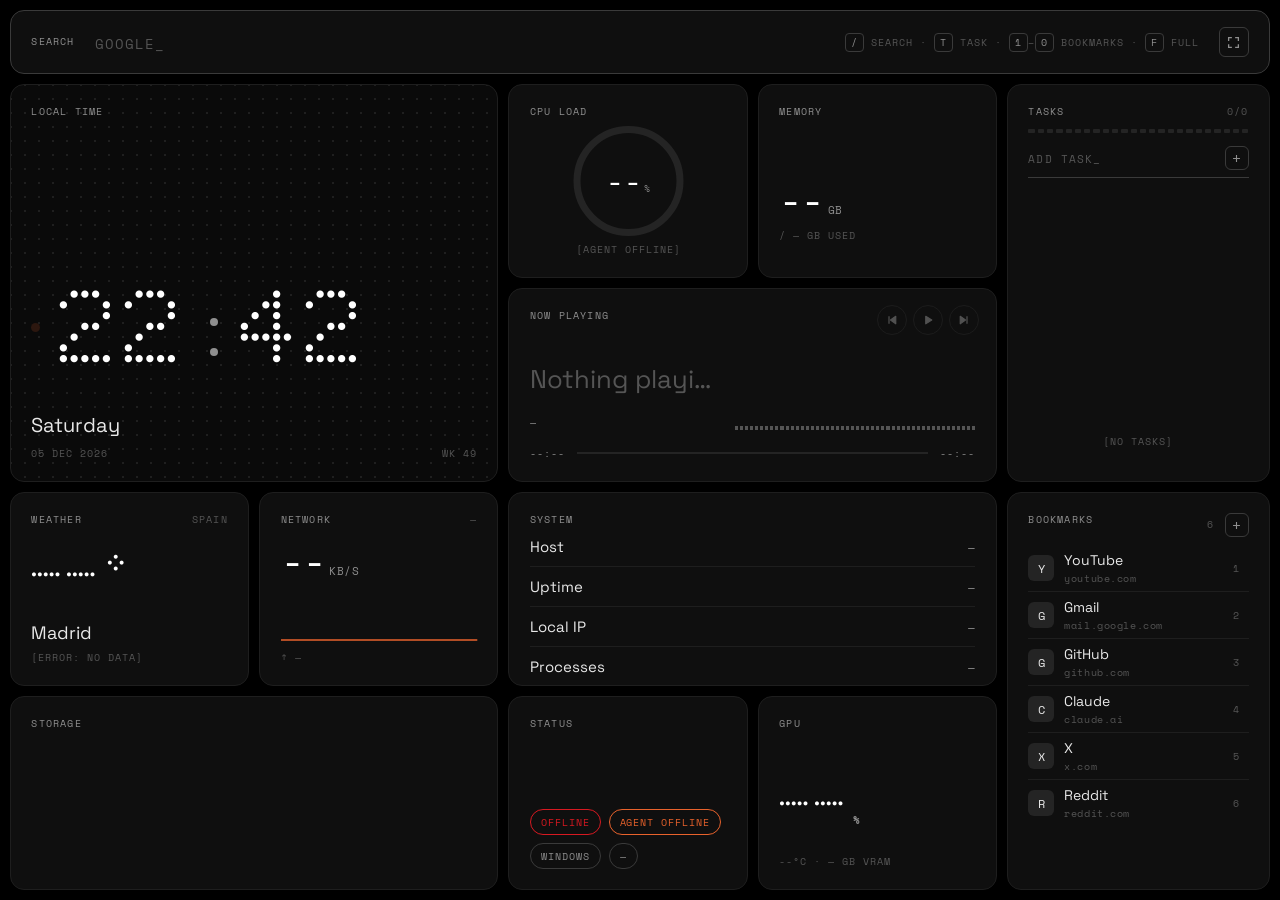
==== commit fbc389ea: "Revert "Add "terminal" theme: cozy gruvbox glass terminal with ASCII ember background (#1)" This rev" ====
--- a/web/index.html
+++ b/web/index.html
@@ -8,8 +8,7 @@
 <link rel="preconnect" href="https://fonts.googleapis.com">
 <link rel="preconnect" href="https://fonts.gstatic.com" crossorigin>
 <link href="https://fonts.googleapis.com/css2?family=Doto:wght,ROND@400..800,0..100&family=Space+Grotesk:wght@400;500&family=Space+Mono:wght@400;700&display=swap" rel="stylesheet">
-<link rel="stylesheet" href="nothing.css">
-<script src="theme.js"></script>
+<link rel="stylesheet" href="style.css">
 </head>
 <body>
 <main class="grid">
@@ -21,7 +20,7 @@
       <input id="q" name="q" type="search" autocomplete="off" spellcheck="false" placeholder="Google_" aria-label="Buscar en Google"
         role="combobox" aria-autocomplete="both" aria-expanded="false" aria-controls="sugg" autofocus>
     </div>
-    <span class="meta hint"><kbd>/</kbd> search · <kbd>T</kbd> task · <kbd>1</kbd>–<kbd>0</kbd> bookmarks · <kbd>F</kbd> full · <kbd>U</kbd> theme</span>
+    <span class="meta hint"><kbd>/</kbd> search · <kbd>T</kbd> task · <kbd>1</kbd>–<kbd>0</kbd> bookmarks · <kbd>F</kbd> full</span>
     <button type="button" class="icon-btn fs-btn" id="fs" aria-label="Pantalla completa" aria-pressed="false">
       <svg viewBox="0 0 16 16" aria-hidden="true" id="ico-fs-on"><path d="M2 6V2h4M10 2h4v4M14 10v4h-4M6 14H2v-4"/></svg>
       <svg viewBox="0 0 16 16" aria-hidden="true" id="ico-fs-off" hidden><path d="M6 2v4H2M14 6h-4V2M10 14v-4h4M2 10h4v4"/></svg>
--- a/web/style.css
+++ b/web/style.css
@@ -0,0 +1,390 @@
+/* ---------- Tokens (dark only) ---------- */
+:root {
+  --bg: #000000;
+  --surface: #0F0F0F;
+  --surface-hero: #0A0A0A;
+  --border: #1E1E1E;
+  --border-hi: #3A3A3A;
+  --display: #FFFFFF;
+  --primary: #E8E8E8;
+  --secondary: #8F8F8F;
+  --disabled: #555555;
+  --track: #242424;
+  --dot: #1F1F1F;
+  --orange: #E8622C;
+  --red: #D71921;
+  --green: #4FA862;
+  --amber: #D9AE48;
+
+  --font-dot: "Doto", "Space Mono", monospace;
+  --font-sans: "Space Grotesk", system-ui, sans-serif;
+  --font-mono: "Space Mono", ui-monospace, monospace;
+  --gap: 10px;
+  --radius: 14px;
+  --ease: cubic-bezier(.2, .7, .2, 1);
+  color-scheme: dark;
+}
+
+* { box-sizing: border-box; margin: 0; padding: 0; }
+html, body { background: var(--bg); }
+body {
+  color: var(--primary); font-family: var(--font-sans);
+  min-height: 100vh; min-height: 100dvh;
+  -webkit-font-smoothing: antialiased;
+}
+button, input { font: inherit; color: inherit; background: none; border: 0; }
+button { cursor: pointer; }
+:focus-visible { outline: 2px solid var(--orange); outline-offset: 2px; }
+
+/* ---------- Full-screen grid ---------- */
+.grid {
+  display: grid; gap: var(--gap); padding: var(--gap);
+  height: 100vh; height: 100dvh; min-height: 640px;
+  grid-template-columns: repeat(4, minmax(0, 1fr)) minmax(260px, 1.1fr);
+  grid-template-rows: auto repeat(4, minmax(0, 1fr));
+  grid-template-areas:
+    "search search search search search"
+    "time   time   cpu    mem    todo"
+    "time   time   np     np     todo"
+    "wx     net    sys    sys    marks"
+    "sto    sto    st     gpu    marks";
+}
+.a-search { grid-area: search; } .a-time { grid-area: time; } .a-cpu { grid-area: cpu; }
+.a-mem { grid-area: mem; } .a-np { grid-area: np; } .a-wx { grid-area: wx; } .a-net { grid-area: net; }
+.a-sys { grid-area: sys; } .a-sto { grid-area: sto; } .a-st { grid-area: st; } .a-gpu { grid-area: gpu; }
+.a-todo { grid-area: todo; } .a-marks { grid-area: marks; }
+
+.card {
+  background: var(--surface); border: 1px solid var(--border); border-radius: var(--radius);
+  padding: clamp(14px, 1.6vw, 22px); display: flex; flex-direction: column; min-width: 0; min-height: 0;
+  overflow: hidden;
+}
+.label {
+  font-family: var(--font-mono); font-size: 10px; letter-spacing: .12em; text-transform: uppercase;
+  color: var(--secondary); line-height: 1.4;
+}
+.label.dim { color: var(--disabled); }
+.label-row { display: flex; justify-content: space-between; gap: 12px; }
+.meta { font-family: var(--font-mono); font-size: 10px; letter-spacing: .1em; text-transform: uppercase; color: var(--disabled); }
+.meta.center { text-align: center; }
+.unit { font-family: var(--font-mono); font-size: 11px; letter-spacing: .06em; color: var(--secondary); margin-left: 4px; }
+.big { font-family: var(--font-mono); font-size: clamp(30px, 3vw, 46px); line-height: 1; color: var(--display); letter-spacing: -.02em; font-variant-numeric: tabular-nums; }
+
+/* ---------- Search ---------- */
+.a-search {
+  flex-direction: row; align-items: center; gap: 20px;
+  padding-top: 0; padding-bottom: 0; height: 64px;
+  transition: border-color .15s var(--ease);
+}
+.a-search:focus-within { border-color: var(--border-hi); }
+.a-search input {
+  flex: 1; min-width: 0; height: 100%; outline: none;
+  font-size: 20px; color: var(--display); caret-color: var(--orange);
+}
+.a-search input::placeholder { color: var(--disabled); font-family: var(--font-mono); font-size: 14px; letter-spacing: .08em; text-transform: uppercase; }
+.a-search input::-webkit-search-cancel-button { display: none; }
+.a-search .label { flex: none; }
+.a-search { position: relative; overflow: visible; z-index: 20; }
+
+/* Inline completion: ghost text sits under a transparent input */
+.q-wrap { flex: 1; min-width: 0; height: 100%; position: relative; display: flex; align-items: center; }
+.q-wrap input { width: 100%; position: relative; z-index: 1; background: transparent; }
+.ghost {
+  position: absolute; left: 0; top: 50%; transform: translateY(-50%); pointer-events: none;
+  font-size: 20px; white-space: pre; overflow: hidden; max-width: 100%; color: var(--disabled);
+}
+.ghost-typed { visibility: hidden; }
+
+/* Suggestions dropdown */
+.sugg {
+  position: absolute; top: calc(100% + 6px); left: -1px; right: -1px; list-style: none;
+  background: var(--surface); border: 1px solid var(--border-hi); border-radius: var(--radius); padding: 6px;
+}
+.sugg[hidden] { display: none; }
+.sugg li {
+  display: flex; align-items: center; gap: 14px; padding: 9px 12px; border-radius: 8px;
+  cursor: pointer; font-size: 16px; color: var(--display); min-width: 0;
+}
+.sugg li[aria-selected="true"], .sugg li.is-default { background: #1A1A1A; }
+.sugg li[aria-selected="true"] .s-ico { color: var(--orange); }
+.sugg li.is-default .s-kind::before { content: "↵ "; color: var(--orange); }
+.s-ico { width: 22px; height: 22px; flex: none; display: grid; place-items: center; color: var(--disabled); }
+.s-ico svg { width: 14px; height: 14px; fill: none; stroke: currentColor; stroke-width: 1.5; }
+.s-ico.mono { width: 22px; height: 22px; font-size: 11px; }
+.s-text { flex: 1; min-width: 0; white-space: nowrap; overflow: hidden; text-overflow: ellipsis; }
+.s-text .typed { color: var(--secondary); }
+.s-sub { font-family: var(--font-mono); font-size: 10px; letter-spacing: .06em; color: var(--disabled); margin-left: 10px; }
+.s-kind { font-family: var(--font-mono); font-size: 9.5px; letter-spacing: .12em; text-transform: uppercase; color: var(--disabled); flex: none; }
+kbd { font-family: var(--font-mono); border: 1px solid var(--border-hi); border-radius: 4px; padding: 1px 5px; color: var(--secondary); }
+
+/* ---------- Time (hero) ---------- */
+.a-time {
+  background-color: var(--surface-hero);
+  background-image: radial-gradient(circle, var(--dot) 1.1px, transparent 1.4px);
+  background-size: 14px 14px; background-position: 7px 7px;
+}
+.clock {
+  display: flex; align-items: center; gap: clamp(12px, 1.4vw, 22px); margin: auto 0 0;
+  font-family: var(--font-dot); font-weight: 600; font-variation-settings: "ROND" 100;
+  color: var(--display); font-size: clamp(56px, min(8.4vw, 19vh), 210px); line-height: .9;
+  font-variant-numeric: tabular-nums;
+}
+.clock .rec { width: 9px; height: 9px; border-radius: 50%; background: var(--orange); flex: none; }
+.clock .rec.off { opacity: .15; }
+.clock .colon { display: inline-flex; flex-direction: column; gap: .2em; margin: 0 .2em; vertical-align: middle; }
+.clock .colon i { width: .075em; height: .075em; border-radius: 50%; background: var(--secondary); }
+.day { font-size: 20px; margin-top: clamp(20px, 4vh, 48px); }
+.date-row { display: flex; justify-content: space-between; align-items: baseline; margin-top: 8px; gap: 12px; }
+
+/* ---------- CPU ring ---------- */
+.ring { position: relative; width: clamp(84px, 13vh, 150px); aspect-ratio: 1; margin: auto; }
+.ring svg { width: 100%; height: 100%; transform: rotate(-90deg); }
+.ring .trk { stroke: var(--track); }
+.ring .val { stroke: var(--orange); transition: stroke-dashoffset .5s var(--ease); }
+.ring .num { position: absolute; inset: 0; display: grid; place-items: center; }
+.ring .num span { font-family: var(--font-mono); font-size: clamp(22px, 3.2vh, 34px); color: var(--display); font-variant-numeric: tabular-nums; }
+.ring .num small { font-family: var(--font-mono); font-size: 10px; color: var(--secondary); margin-left: 2px; }
+
+/* ---------- Memory ---------- */
+.stat { margin-top: auto; }
+.stat .meta { margin-top: 8px; display: block; }
+
+/* ---------- Segmented bars ---------- */
+.segs { display: flex; gap: 3px; margin-top: 14px; }
+.segs i { flex: 1; height: 8px; border-radius: 1px; background: var(--track); }
+.segs i.on { background: var(--primary); }
+.segs.amber i.on { background: var(--amber); }
+.segs.red i.on { background: var(--red); }
+
+/* ---------- Now playing ---------- */
+.np-head { display: flex; justify-content: space-between; align-items: flex-start; gap: 12px; }
+.ctrls { display: flex; gap: 6px; margin: -4px -4px 0 0; }
+.ctl {
+  width: 30px; height: 30px; border-radius: 999px; border: 1px solid var(--border-hi);
+  display: grid; place-items: center; color: var(--primary);
+  transition: background-color .12s var(--ease), color .12s var(--ease);
+}
+.ctl:hover:not(:disabled) { background: var(--primary); color: var(--bg); }
+.ctl:disabled { opacity: .3; cursor: default; }
+.ctl svg[hidden] { display: none; }
+.ctl svg { width: 12px; height: 12px; fill: none; stroke: currentColor; stroke-width: 1.6; stroke-linejoin: round; }
+.ctl svg path[d^="M5 3l"], .ctl svg path[d*="z"] { fill: currentColor; }
+.np-body { display: flex; align-items: flex-end; justify-content: space-between; gap: 24px; margin-top: auto; }
+.np-text { min-width: 0; }
+.track-title { font-size: clamp(20px, 2vw, 28px); color: var(--display); line-height: 1.15; white-space: nowrap; overflow: hidden; text-overflow: ellipsis; }
+.track-title.empty { color: var(--disabled); }
+#np-artist { margin-top: 8px; color: var(--secondary); white-space: nowrap; overflow: hidden; text-overflow: ellipsis; }
+.wave { display: flex; align-items: flex-end; gap: 2px; height: clamp(36px, 6vh, 64px); flex: 0 1 260px; min-width: 100px; }
+.wave i { flex: 1; background: var(--primary); min-height: 2px; transition: height .12s steps(2); }
+.wave.idle i { background: var(--disabled); }
+.progress { display: flex; align-items: center; gap: 12px; margin-top: 16px; }
+.progress .bar { flex: 1; height: 2px; background: var(--track); position: relative; }
+.progress .bar b { position: absolute; left: 0; top: 0; bottom: 0; width: 0; background: var(--orange); }
+.progress .meta { font-variant-numeric: tabular-nums; color: var(--secondary); }
+
+/* ---------- Weather / GPU dot numbers ---------- */
+.dotnum {
+  font-family: var(--font-dot); font-weight: 600; font-variation-settings: "ROND" 100;
+  font-size: clamp(44px, min(4.6vw, 8vh), 80px); line-height: .9; color: var(--display); margin-top: auto;
+  font-variant-numeric: tabular-nums;
+}
+.city { font-size: 18px; margin-top: auto; }
+.a-wx .meta { margin-top: 6px; }
+
+/* ---------- Network ---------- */
+.netval { margin-top: auto; }
+.spark { width: 100%; height: clamp(28px, 5vh, 52px); margin-top: auto; display: block; overflow: visible; }
+.spark polyline { fill: none; stroke: var(--orange); stroke-width: 1.5; stroke-linejoin: round; }
+#net-up { margin-top: 10px; }
+
+/* ---------- System rows ---------- */
+.rows { margin-top: auto; }
+.row { display: flex; align-items: baseline; gap: 12px; padding: clamp(6px, 1.1vh, 11px) 0; border-bottom: 1px solid var(--border); }
+.row:last-child { border-bottom: 0; padding-bottom: 0; }
+.row .name { flex: 1; font-size: 15px; }
+.row .val { font-family: var(--font-mono); font-size: 11px; letter-spacing: .08em; color: var(--secondary); text-transform: uppercase; font-variant-numeric: tabular-nums; }
+
+/* ---------- Storage ---------- */
+.sto-rows { margin-top: auto; display: grid; gap: clamp(10px, 1.6vh, 16px); }
+.sto-row .head { display: flex; justify-content: space-between; }
+.sto-row .segs { margin-top: 6px; }
+.sto-row .v { font-family: var(--font-mono); font-size: 10px; color: var(--primary); letter-spacing: .08em; }
+.sto-row .v.amber { color: var(--amber); }
+.sto-row .v.red { color: var(--red); }
+
+/* ---------- Status tags ---------- */
+.tags { display: flex; flex-wrap: wrap; gap: 8px; margin-top: auto; }
+.tag {
+  font-family: var(--font-mono); font-size: 9.5px; letter-spacing: .1em; text-transform: uppercase;
+  padding: 5px 10px; border-radius: 999px; border: 1px solid var(--border-hi); color: var(--secondary);
+}
+.tag.ok { color: var(--green); border-color: var(--green); }
+.tag.warn { color: var(--orange); border-color: var(--orange); }
+.tag.err { color: var(--red); border-color: var(--red); }
+
+/* ---------- GPU ---------- */
+.gpu-meta { margin-top: 10px; }
+.gpu-meta .hot { color: var(--amber); }
+.gpu-meta .crit { color: var(--red); }
+
+/* ---------- Shared: lists, small buttons ---------- */
+.head-actions { display: flex; align-items: center; gap: 10px; }
+.icon-btn {
+  width: 24px; height: 24px; border-radius: 6px; display: grid; place-items: center; flex: none;
+  color: var(--secondary); border: 1px solid var(--border-hi);
+  transition: background-color .12s var(--ease), color .12s var(--ease);
+}
+.icon-btn:hover, .icon-btn[aria-expanded="true"] { background: var(--primary); color: var(--bg); border-color: var(--primary); }
+.icon-btn svg { width: 11px; height: 11px; fill: none; stroke: currentColor; stroke-width: 1.6; }
+.txt-btn {
+  font-family: var(--font-mono); font-size: 10px; letter-spacing: .1em; text-transform: uppercase;
+  color: var(--disabled); padding: 2px 0;
+}
+.txt-btn:hover { color: var(--primary); }
+.txt-btn.strong { color: var(--primary); }
+.txt-btn[hidden] { display: none; }
+
+.list {
+  list-style: none; flex: 1; min-height: 0; overflow-y: auto; margin: 8px -6px 0; padding: 0 6px;
+  scrollbar-width: thin; scrollbar-color: var(--track) transparent;
+}
+.list li { display: flex; align-items: center; gap: 10px; min-height: 34px; border-bottom: 1px solid var(--border); }
+.list li:last-child { border-bottom: 0; }
+.x {
+  width: 22px; height: 22px; display: grid; place-items: center; flex: none; color: var(--disabled);
+  opacity: 0; transition: opacity .1s, color .1s;
+}
+.x svg { width: 10px; height: 10px; fill: none; stroke: currentColor; stroke-width: 1.6; }
+.x:hover { color: var(--red); }
+.x.edit:hover { color: var(--primary); }
+.list li:hover .x, .list li:focus-within .x { opacity: 1; }
+@media (hover: none) { .x { opacity: 1; } }
+.empty { margin: auto 0; text-align: center; padding: 12px 0; }
+.empty[hidden] { display: none; }
+
+.add-row {
+  display: flex; align-items: center; gap: 8px; margin-top: 12px;
+  border-bottom: 1px solid var(--border-hi); padding-bottom: 6px;
+}
+.add-row input, .bm-form input {
+  flex: 1; min-width: 0; outline: none; font-size: 14px; color: var(--display); caret-color: var(--orange); padding: 4px 0;
+}
+.add-row input::placeholder, .bm-form input::placeholder {
+  color: var(--disabled); font-family: var(--font-mono); font-size: 11px; letter-spacing: .1em; text-transform: uppercase;
+}
+
+/* ---------- Tasks ---------- */
+.a-todo .segs { margin-top: 10px; }
+.a-todo .segs i { height: 4px; }
+.a-todo .segs i.on { background: var(--orange); }
+.chk {
+  width: 16px; height: 16px; border-radius: 3px; border: 1px solid var(--border-hi); flex: none;
+  display: grid; place-items: center; color: var(--bg);
+}
+.chk svg { width: 10px; height: 10px; fill: none; stroke: currentColor; stroke-width: 2; opacity: 0; }
+.chk[aria-checked="true"] { background: var(--primary); border-color: var(--primary); }
+.chk[aria-checked="true"] svg { opacity: 1; }
+.task-text { flex: 1; min-width: 0; font-size: 14px; line-height: 1.35; padding: 7px 0; overflow-wrap: anywhere; cursor: text; }
+li.done .task-text { color: var(--disabled); text-decoration: line-through; text-decoration-color: var(--disabled); }
+.task-edit { flex: 1; min-width: 0; font-size: 14px; color: var(--display); outline: none; padding: 7px 0; caret-color: var(--orange); }
+
+/* ---------- Bookmarks ---------- */
+.bm { display: flex; align-items: center; gap: 10px; flex: 1; min-width: 0; padding: 6px 0; color: var(--primary); text-decoration: none; cursor: pointer; }
+.fs-btn { width: 30px; height: 30px; }
+.fs-btn svg { width: 13px; height: 13px; }
+.fs-btn svg[hidden] { display: none; }
+.bm:hover .bm-name { color: var(--display); }
+.bm:hover .mono { background: var(--primary); color: var(--bg); }
+.mono {
+  width: 26px; height: 26px; border-radius: 6px; background: var(--track); flex: none;
+  display: grid; place-items: center; font-family: var(--font-mono); font-size: 12px; color: var(--primary);
+  text-transform: uppercase; transition: background-color .12s, color .12s;
+}
+.bm-text { min-width: 0; display: flex; flex-direction: column; gap: 2px; }
+.bm-name { font-size: 14px; white-space: nowrap; overflow: hidden; text-overflow: ellipsis; }
+.bm-host { font-family: var(--font-mono); font-size: 9.5px; letter-spacing: .06em; color: var(--disabled); white-space: nowrap; overflow: hidden; text-overflow: ellipsis; }
+.key { font-family: var(--font-mono); font-size: 10px; color: var(--disabled); min-width: 14px; text-align: right; flex: none; font-variant-numeric: tabular-nums; }
+.list li:hover .key, .list li:focus-within .key { display: none; }
+.list li:not(:hover):not(:focus-within) .bm-x { width: 0; overflow: hidden; }
+@media (hover: none) { .key { display: none; } .list li .bm-x { width: 22px !important; } }
+/* Drag to reorder */
+#bm-list { user-select: none; -webkit-user-select: none; }
+.grip {
+  display: none; width: 8px; height: 12px; flex: none; cursor: grab;
+  background-image: radial-gradient(circle, var(--secondary) 1px, transparent 1.3px);
+  background-size: 4px 4px;
+}
+.list li:hover .grip, .list li:focus-within .grip { display: block; }
+@media (hover: none) { .grip { display: none !important; } }
+#bm-list.is-dragging, #bm-list.is-dragging * { cursor: grabbing !important; }
+#bm-list.is-dragging .x, #bm-list.is-dragging .grip { visibility: hidden; }
+#bm-list li.dragging { opacity: .3; }
+#bm-list .drop-marker { min-height: 0; height: 0; border: 0; position: relative; }
+#bm-list .drop-marker::before {
+  content: ""; position: absolute; left: 0; right: 0; top: -1px; height: 2px; border-radius: 1px; background: var(--orange);
+}
+.bm-form { display: grid; gap: 6px; margin-top: 12px; padding-bottom: 10px; border-bottom: 1px solid var(--border-hi); }
+.bm-form[hidden] { display: none; }
+.bm-form input { border-bottom: 1px solid var(--border); }
+.bm-form-row { display: flex; align-items: center; gap: 14px; margin-top: 4px; }
+.bm-form-row .meta { flex: 1; color: var(--red); }
+
+/* ---------- Responsive ---------- */
+@media (max-width: 1040px), (max-height: 600px) {
+  .grid {
+    height: auto; min-height: 100dvh;
+    grid-template-columns: repeat(2, minmax(0, 1fr));
+    grid-template-rows: auto;
+    grid-auto-rows: minmax(170px, auto);
+    grid-template-areas:
+      "search search" "marks marks" "time time" "todo todo" "cpu mem" "np np" "wx net" "sys sys" "sto sto" "st gpu";
+  }
+  .a-search { height: 64px; }
+  .a-time { min-height: 300px; }
+}
+@media (max-width: 560px) {
+  .grid { grid-template-columns: minmax(0, 1fr); grid-template-areas: "search" "marks" "time" "todo" "cpu" "mem" "np" "wx" "net" "sys" "sto" "st" "gpu"; }
+  .a-search .hint { display: none; }
+  .np-body { flex-direction: column; align-items: stretch; }
+  .wave { flex-basis: auto; width: 100%; }
+}
+@media (prefers-reduced-motion: reduce) {
+  *, *::before, *::after { transition: none !important; }
+}
+
+/* Compact: short desktop screens (e.g. 1366×768) */
+@media (min-width: 1041px) and (max-height: 860px) {
+  .card { padding: 12px 16px; }
+  .a-search { height: 52px; }
+  .row { padding: 4px 0; }
+  .row .name { font-size: 14px; }
+  .dotnum { font-size: clamp(40px, 6vh, 56px); }
+  .segs { margin-top: 10px; }
+  .gpu-meta, #net-up { margin-top: 6px; }
+  .day { font-size: 18px; }
+  .progress { margin-top: 10px; }
+}
+
+@media (max-width: 1040px), (max-height: 600px) {
+  .a-todo, .a-marks { min-height: 240px; max-height: 440px; }
+}
+
+/* ---------- Wallpaper Engine mode (?mode=wallpaper) ----------
+   No keyboard reaches a wallpaper: drop search, bookmarks and text inputs;
+   tasks stay (tick / delete / clear with the mouse) and take the right column. */
+html.wallpaper .a-search, html.wallpaper .a-marks { display: none; }
+html.wallpaper .grid {
+  grid-template-rows: repeat(4, minmax(0, 1fr));
+  grid-template-areas:
+    "time time cpu mem todo"
+    "time time np  np  todo"
+    "wx   net  sys sys todo"
+    "sto  sto  st  gpu todo";
+}
+html.wallpaper .wave i { transition: none; } /* bars follow live audio at ~30 fps */
+@media (max-width: 1040px), (max-height: 600px) {
+  html.wallpaper .grid {
+    grid-template-rows: none;
+    grid-template-areas: "time time" "todo todo" "cpu mem" "np np" "wx net" "sys sys" "sto sto" "st gpu";
+  }
+}
